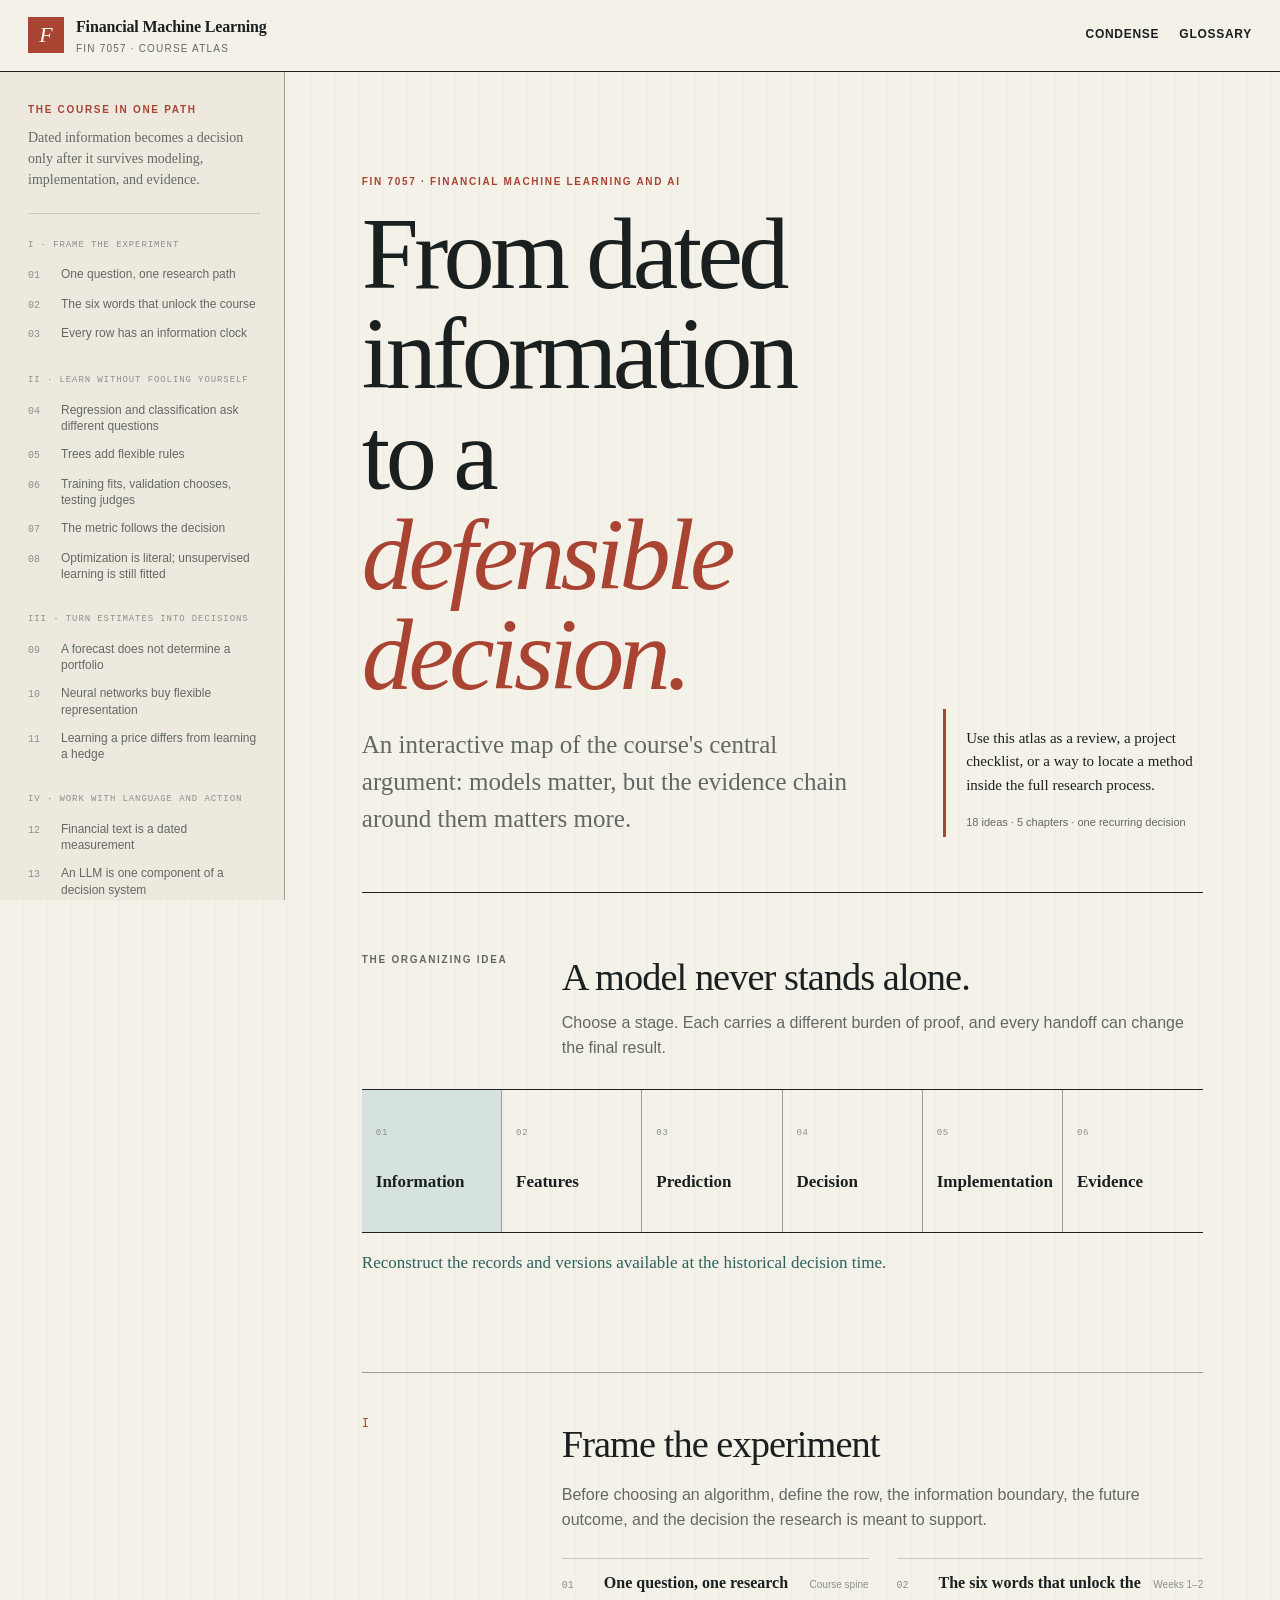
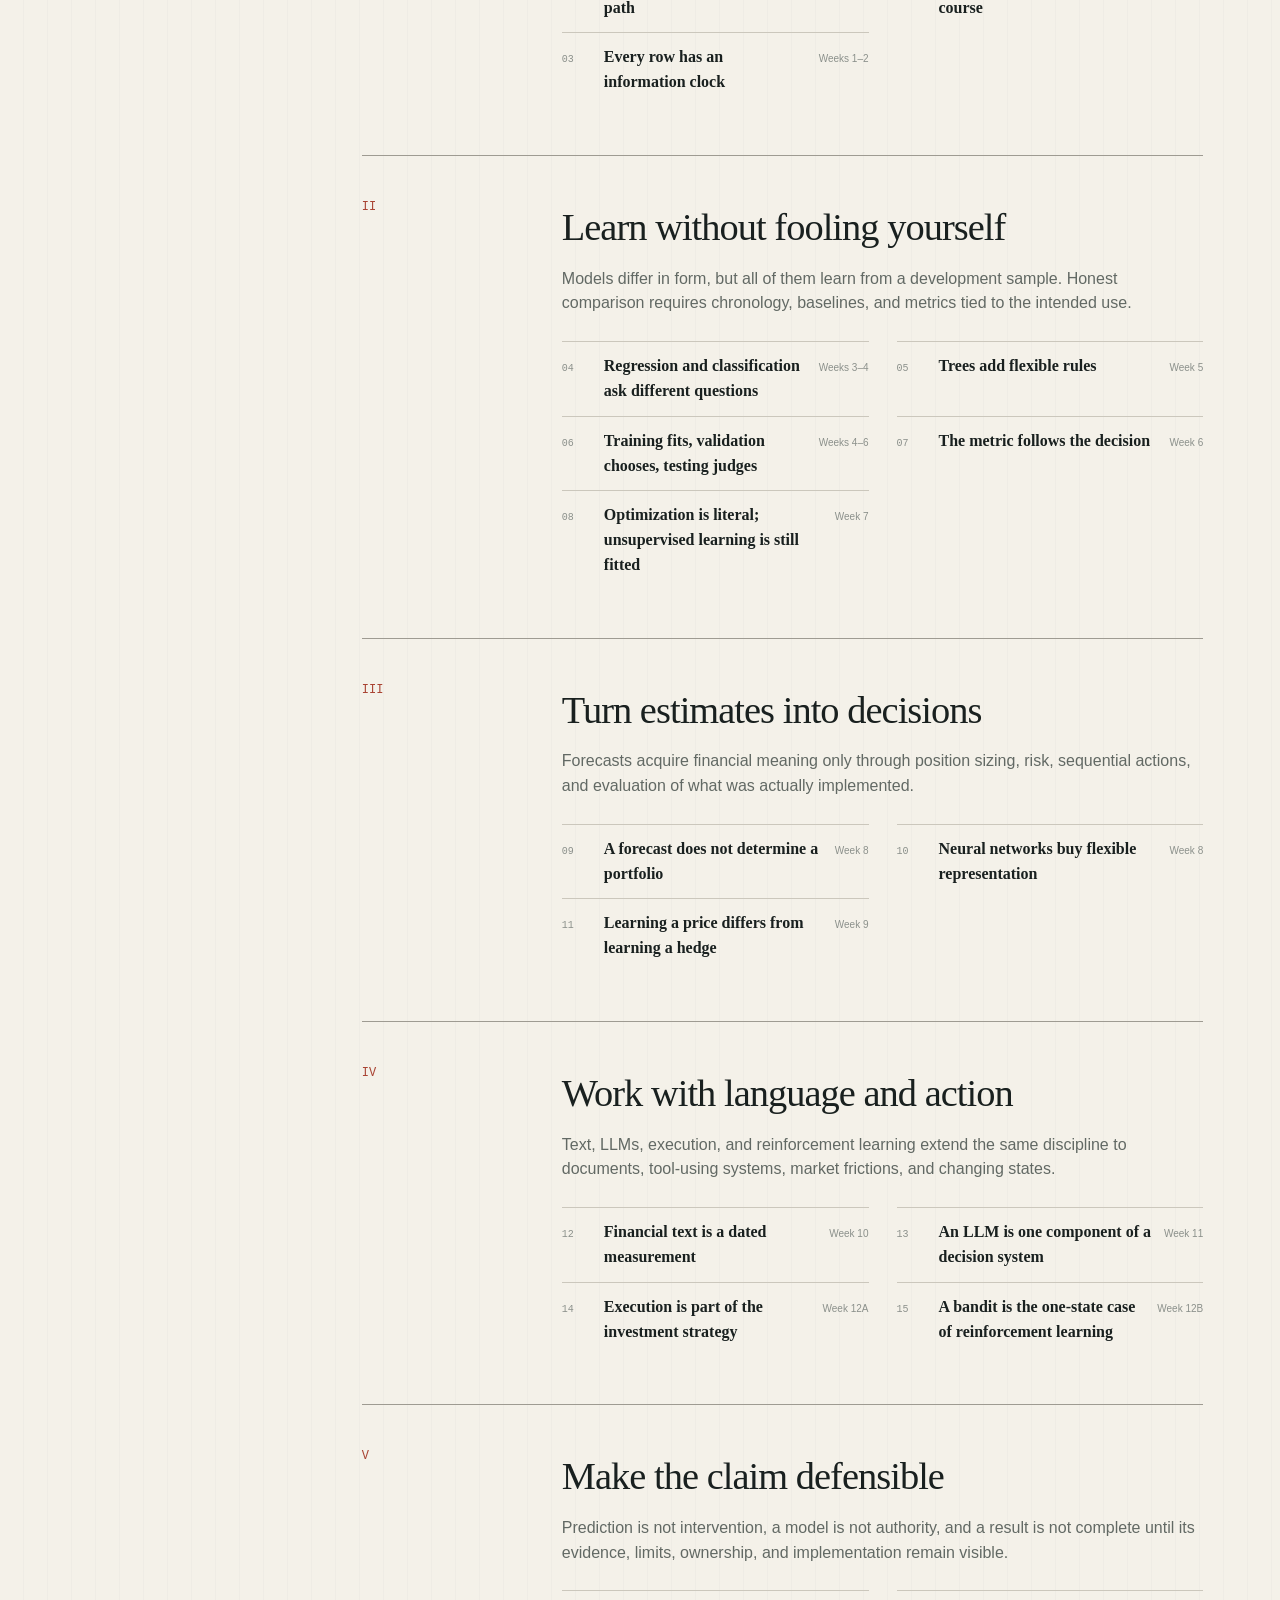
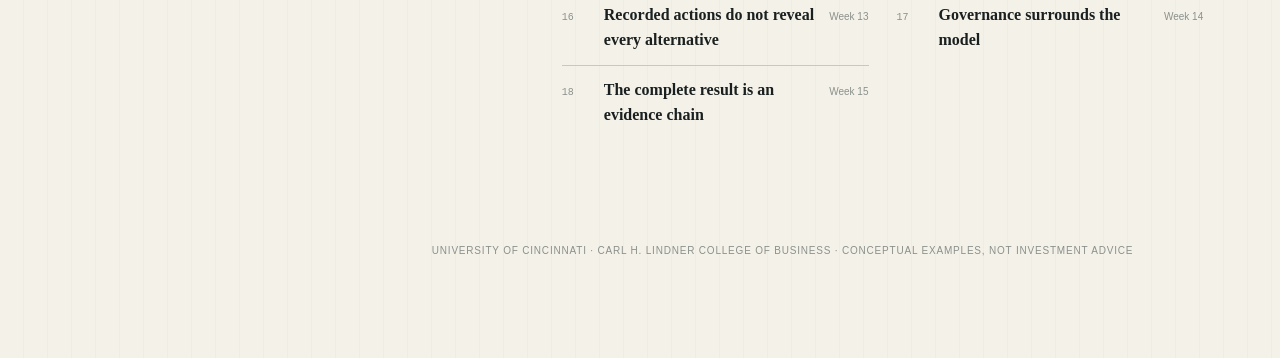
==== docs/interactive/index.html @ 3469aaf1 "Load interactive hero labs before atlas application" ====
<!doctype html>
<html lang="en">
<head>
  <meta charset="utf-8">
  <meta name="viewport" content="width=device-width, initial-scale=1">
  <meta name="description" content="An interactive atlas of the FIN 7057 Financial Machine Learning and AI course.">
  <title>Financial Machine Learning — A Course Atlas</title>
  <link rel="icon" href="favicon.svg" type="image/svg+xml">
  <link rel="stylesheet" href="styles.css">
</head>
<body>
  <a class="skip-link" href="#main-content">Skip to the course atlas</a>

  <header class="site-header">
    <a class="wordmark" href="#overview" aria-label="Course atlas overview">
      <span class="wordmark-mark" aria-hidden="true">F</span>
      <span>
        <strong>Financial Machine Learning</strong>
        <small>FIN 7057 · Course atlas</small>
      </span>
    </a>
    <div class="header-actions">
      <button class="text-button mobile-only" id="nav-toggle" type="button" aria-expanded="false" aria-controls="course-nav">Contents</button>
      <button class="text-button" id="reading-mode" type="button">Condense</button>
      <button class="text-button" id="glossary-toggle" type="button" aria-expanded="false" aria-controls="glossary">Glossary</button>
    </div>
  </header>

  <div class="site-shell">
    <aside class="course-nav" id="course-nav" aria-label="Course contents">
      <div class="nav-intro">
        <p class="kicker">The course in one path</p>
        <p>Dated information becomes a decision only after it survives modeling, implementation, and evidence.</p>
      </div>
      <nav id="topic-navigation"></nav>
      <a class="course-map-link" href="https://github.com/smc77/uc_finmlai/blob/main/docs/course_map.md">Full weekly course map <span aria-hidden="true">↗</span></a>
    </aside>

    <main id="main-content" tabindex="-1">
      <noscript>
        <div class="noscript">This atlas uses a small amount of JavaScript for navigation and diagrams. Please enable JavaScript to explore it.</div>
      </noscript>
      <div id="app" aria-live="polite"></div>
    </main>
  </div>

  <aside class="glossary" id="glossary" aria-label="Course glossary" aria-hidden="true">
    <div class="glossary-header">
      <div>
        <p class="kicker">Reference</p>
        <h2>Working vocabulary</h2>
      </div>
      <button class="icon-button" id="glossary-close" type="button" aria-label="Close glossary">×</button>
    </div>
    <label class="search-label" for="glossary-search">Find a term</label>
    <input class="search-input" id="glossary-search" type="search" placeholder="Try “leakage” or “calibration”" autocomplete="off">
    <dl id="glossary-list"></dl>
  </aside>
  <div class="scrim" id="scrim" hidden></div>

  <script src="content.js"></script>
  <script src="hero-labs.js"></script>
  <script src="app.js"></script>
</body>
</html>
---- docs/interactive/styles.css ----
:root {
  --paper: #f4f1e9;
  --paper-deep: #e9e4d8;
  --ink: #19201f;
  --muted: #626964;
  --faint: #8b908b;
  --rule: #cbc7bc;
  --rule-dark: #9e9b92;
  --red: #a94332;
  --red-soft: #ead4cd;
  --teal: #2d625b;
  --teal-soft: #d6e2df;
  --blue: #365e79;
  --gold: #9a6b27;
  --white: #fcfbf7;
  --serif: "Iowan Old Style", "Palatino Linotype", Palatino, Georgia, serif;
  --sans: -apple-system, BlinkMacSystemFont, "Segoe UI", Helvetica, Arial, sans-serif;
  --mono: "SFMono-Regular", Consolas, "Liberation Mono", monospace;
  --header-height: 72px;
}

* { box-sizing: border-box; }

html {
  scroll-behavior: smooth;
  background: var(--paper);
}

body {
  margin: 0;
  color: var(--ink);
  background:
    linear-gradient(to right, transparent 0, transparent calc(100% - 1px), rgba(25, 32, 31, .025) calc(100% - 1px)) 0 0 / 24px 24px,
    var(--paper);
  font-family: var(--sans);
  font-size: 16px;
  line-height: 1.55;
}

button,
input { font: inherit; }

button,
a { -webkit-tap-highlight-color: transparent; }

a { color: inherit; }

button:focus-visible,
a:focus-visible,
input:focus-visible {
  outline: 2px solid var(--red);
  outline-offset: 3px;
}

.skip-link {
  position: fixed;
  z-index: 100;
  top: 10px;
  left: 10px;
  padding: 9px 12px;
  color: var(--white);
  background: var(--ink);
  transform: translateY(-150%);
}

.skip-link:focus { transform: translateY(0); }

.site-header {
  position: sticky;
  z-index: 30;
  top: 0;
  height: var(--header-height);
  display: flex;
  align-items: center;
  justify-content: space-between;
  padding: 0 28px;
  border-bottom: 1px solid var(--ink);
  background: rgba(244, 241, 233, .96);
  backdrop-filter: blur(12px);
}

.wordmark {
  display: inline-flex;
  gap: 12px;
  align-items: center;
  color: inherit;
  text-decoration: none;
}

.wordmark-mark {
  width: 36px;
  height: 36px;
  display: grid;
  place-items: center;
  color: var(--white);
  background: var(--red);
  font-family: var(--serif);
  font-size: 22px;
  font-style: italic;
}

.wordmark strong,
.wordmark small { display: block; }

.wordmark strong {
  font-family: var(--serif);
  font-size: 16px;
  font-weight: 600;
  letter-spacing: -.01em;
}

.wordmark small {
  margin-top: 1px;
  color: var(--muted);
  font-size: 10px;
  letter-spacing: .12em;
  text-transform: uppercase;
}

.header-actions {
  display: flex;
  gap: 20px;
  align-items: center;
}

.text-button,
.icon-button {
  padding: 0;
  border: 0;
  color: var(--ink);
  background: transparent;
  cursor: pointer;
}

.text-button {
  padding-bottom: 2px;
  border-bottom: 1px solid transparent;
  font-size: 12px;
  font-weight: 650;
  letter-spacing: .06em;
  text-transform: uppercase;
}

.text-button:hover { border-color: currentColor; }

.mobile-only { display: none; }

.site-shell {
  min-height: calc(100vh - var(--header-height));
  display: grid;
  grid-template-columns: 285px minmax(0, 1fr);
}

.course-nav {
  position: sticky;
  top: var(--header-height);
  height: calc(100vh - var(--header-height));
  overflow-y: auto;
  padding: 30px 24px 40px 28px;
  border-right: 1px solid var(--rule-dark);
  background: rgba(233, 228, 216, .62);
}

.nav-intro {
  padding-bottom: 23px;
  border-bottom: 1px solid var(--rule);
}

.nav-intro p:last-child {
  margin: 9px 0 0;
  color: var(--muted);
  font-family: var(--serif);
  font-size: 14px;
  line-height: 1.5;
}

.kicker {
  margin: 0;
  color: var(--red);
  font-size: 10px;
  font-weight: 750;
  letter-spacing: .17em;
  text-transform: uppercase;
}

.chapter-nav { margin-top: 25px; }

.chapter-nav-title {
  margin: 0 0 8px;
  color: var(--faint);
  font-family: var(--mono);
  font-size: 9px;
  font-weight: 500;
  letter-spacing: .1em;
  text-transform: uppercase;
}

.topic-link {
  width: 100%;
  display: grid;
  grid-template-columns: 25px 1fr;
  gap: 8px;
  align-items: baseline;
  padding: 6px 0;
  border: 0;
  color: var(--muted);
  background: transparent;
  text-align: left;
  cursor: pointer;
}

.topic-link:hover { color: var(--ink); }

.topic-link[aria-current="page"] {
  color: var(--red);
  font-weight: 650;
}

.topic-number {
  color: var(--faint);
  font-family: var(--mono);
  font-size: 10px;
}

.topic-link[aria-current="page"] .topic-number { color: var(--red); }

.topic-link span:last-child {
  font-size: 12px;
  line-height: 1.35;
}

.course-map-link {
  display: inline-block;
  margin-top: 30px;
  padding-top: 14px;
  border-top: 1px solid var(--rule);
  color: var(--muted);
  font-size: 11px;
  text-decoration: none;
}

.course-map-link:hover { color: var(--red); }

main {
  min-width: 0;
  padding: 0 clamp(30px, 6vw, 96px) 90px;
}

#app {
  width: min(1080px, 100%);
  margin: 0 auto;
}

.noscript {
  margin: 30px 0;
  padding: 18px;
  border: 1px solid var(--red);
  background: var(--red-soft);
}

.overview-hero,
.topic-hero {
  padding: clamp(55px, 8vw, 105px) 0 55px;
  border-bottom: 1px solid var(--ink);
}

.overview-hero {
  display: grid;
  grid-template-columns: minmax(0, 1.35fr) minmax(260px, .65fr);
  gap: clamp(35px, 7vw, 85px);
  align-items: end;
}

.display-title,
.topic-title {
  margin: 14px 0 20px;
  font-family: var(--serif);
  font-weight: 500;
  letter-spacing: -.045em;
  line-height: .98;
}

.display-title { font-size: clamp(52px, 8vw, 104px); }
.topic-title { max-width: 850px; font-size: clamp(46px, 6.6vw, 82px); }

.display-title em,
.topic-title em {
  color: var(--red);
  font-weight: 400;
}

.hero-deck,
.topic-thesis {
  max-width: 760px;
  margin: 0;
  color: var(--muted);
  font-family: var(--serif);
  font-size: clamp(19px, 2vw, 25px);
  line-height: 1.48;
}

.hero-note {
  padding: 18px 0 3px 20px;
  border-left: 3px solid var(--red);
}

.hero-note p {
  margin: 0 0 12px;
  font-family: var(--serif);
  font-size: 15px;
}

.hero-note small {
  color: var(--muted);
  font-size: 11px;
}

.pipeline-section { padding: 55px 0 65px; }

.section-heading {
  display: grid;
  grid-template-columns: 170px 1fr;
  gap: 30px;
  align-items: start;
  margin-bottom: 28px;
}

.section-heading h2,
.chapter-heading h2,
.essay-section h2,
.glossary h2 {
  margin: 0;
  font-family: var(--serif);
  font-weight: 500;
  letter-spacing: -.025em;
}

.section-heading h2 { font-size: clamp(27px, 3vw, 40px); }

.section-heading p {
  max-width: 630px;
  margin: 4px 0 0;
  color: var(--muted);
}

.pipeline {
  display: grid;
  grid-template-columns: repeat(6, minmax(0, 1fr));
  border-top: 1px solid var(--ink);
  border-bottom: 1px solid var(--ink);
}

.pipeline-step {
  min-height: 142px;
  position: relative;
  padding: 17px 14px;
  border: 0;
  border-right: 1px solid var(--rule-dark);
  color: var(--ink);
  background: transparent;
  text-align: left;
  cursor: pointer;
}

.pipeline-step:last-child { border-right: 0; }
.pipeline-step:hover,
.pipeline-step.active { background: var(--teal-soft); }

.pipeline-step span {
  display: block;
  color: var(--faint);
  font-family: var(--mono);
  font-size: 9px;
  letter-spacing: .08em;
}

.pipeline-step strong {
  display: block;
  margin-top: 28px;
  font-family: var(--serif);
  font-size: 17px;
  font-weight: 600;
}

.pipeline-detail {
  min-height: 64px;
  margin: 0;
  padding: 17px 0 0;
  color: var(--teal);
  font-family: var(--serif);
  font-size: 17px;
}

.chapters { padding-top: 10px; }

.chapter-overview {
  display: grid;
  grid-template-columns: 170px 1fr;
  gap: 30px;
  padding: 42px 0 48px;
  border-top: 1px solid var(--rule-dark);
}

.chapter-index {
  color: var(--red);
  font-family: var(--mono);
  font-size: 12px;
}

.chapter-heading h2 { font-size: clamp(27px, 3vw, 39px); }

.chapter-heading > p {
  max-width: 690px;
  margin: 9px 0 25px;
  color: var(--muted);
}

.chapter-topic-list {
  display: grid;
  grid-template-columns: repeat(2, minmax(0, 1fr));
  gap: 0 28px;
}

.chapter-topic {
  display: grid;
  grid-template-columns: 32px 1fr auto;
  gap: 10px;
  align-items: baseline;
  padding: 12px 0;
  border-top: 1px solid var(--rule);
  color: inherit;
  text-decoration: none;
}

.chapter-topic:hover { color: var(--red); }

.chapter-topic .topic-number { font-size: 10px; }

.chapter-topic strong {
  font-family: var(--serif);
  font-size: 16px;
  font-weight: 600;
}

.chapter-topic small {
  color: var(--faint);
  font-size: 10px;
}

.topic-meta {
  display: flex;
  flex-wrap: wrap;
  gap: 10px 24px;
  align-items: center;
  color: var(--muted);
  font-size: 11px;
  letter-spacing: .08em;
  text-transform: uppercase;
}

.topic-meta a {
  color: var(--red);
  text-decoration-thickness: 1px;
  text-underline-offset: 3px;
}

.topic-question {
  max-width: 820px;
  margin: 34px 0 0;
  padding-left: 22px;
  border-left: 3px solid var(--red);
  color: var(--ink);
  font-family: var(--serif);
  font-size: clamp(19px, 2.2vw, 27px);
  font-style: italic;
}

.topic-body { padding-top: 52px; }

.lead-grid {
  display: grid;
  grid-template-columns: 170px minmax(0, 680px);
  gap: 30px;
}

.margin-label {
  color: var(--faint);
  font-family: var(--mono);
  font-size: 9px;
  letter-spacing: .12em;
  text-transform: uppercase;
}

.prose p {
  margin: 0 0 1.1em;
  font-family: var(--serif);
  font-size: 19px;
  line-height: 1.68;
}

.prose p:first-child::first-letter {
  float: left;
  margin: .04em .08em 0 0;
  color: var(--red);
  font-size: 3.25em;
  line-height: .78;
}

.method-strip {
  display: grid;
  grid-template-columns: repeat(4, minmax(0, 1fr));
  margin: 58px 0;
  border-top: 1px solid var(--ink);
  border-bottom: 1px solid var(--ink);
}

.method-item {
  min-height: 146px;
  padding: 17px 16px 20px;
  border-right: 1px solid var(--rule-dark);
}

.method-item:last-child { border-right: 0; }

.method-item span {
  color: var(--red);
  font-family: var(--mono);
  font-size: 9px;
  letter-spacing: .1em;
  text-transform: uppercase;
}

.method-item strong {
  display: block;
  margin-top: 22px;
  font-family: var(--serif);
  font-size: 17px;
  font-weight: 500;
  line-height: 1.4;
}

.interactive-figure {
  margin: 64px 0;
  border-top: 1px solid var(--ink);
  border-bottom: 1px solid var(--ink);
  background: rgba(252, 251, 247, .52);
}

.figure-header {
  display: grid;
  grid-template-columns: 170px 1fr;
  gap: 30px;
  padding: 22px 0;
  border-bottom: 1px solid var(--rule);
}

.figure-header h2 {
  margin: 0;
  font-family: var(--serif);
  font-size: clamp(25px, 3vw, 36px);
  font-weight: 500;
}

.figure-header p {
  margin: 5px 0 0;
  color: var(--muted);
}

.figure-stage {
  min-height: 360px;
  display: grid;
  place-items: center;
  padding: 35px 26px 28px;
}

.figure-stage svg {
  width: 100%;
  max-width: 850px;
  height: auto;
  overflow: visible;
}

.figure-controls {
  display: flex;
  flex-wrap: wrap;
  gap: 9px 18px;
  align-items: center;
  padding: 16px 0;
  border-top: 1px solid var(--rule);
}

.control-button {
  padding: 7px 0;
  border: 0;
  border-bottom: 1px solid var(--rule-dark);
  color: var(--muted);
  background: transparent;
  cursor: pointer;
  font-size: 12px;
}

.control-button:hover,
.control-button.active {
  border-color: var(--red);
  color: var(--red);
}

.range-control {
  display: flex;
  gap: 12px;
  align-items: center;
  color: var(--muted);
  font-size: 12px;
}

.range-control input {
  width: min(260px, 50vw);
  accent-color: var(--red);
}

.figure-note {
  flex: 1 1 280px;
  margin-left: auto;
  color: var(--teal);
  font-family: var(--serif);
  font-size: 15px;
  text-align: right;
}

.svg-title {
  fill: var(--ink);
  font-family: var(--serif);
  font-size: 21px;
  font-weight: 600;
}

.svg-label {
  fill: var(--ink);
  font-family: var(--sans);
  font-size: 12px;
}

.svg-small {
  fill: var(--muted);
  font-family: var(--mono);
  font-size: 9px;
  letter-spacing: .04em;
}

.svg-card { fill: var(--white); stroke: var(--rule-dark); }
.svg-accent { fill: var(--red); }
.svg-teal { fill: var(--teal); }
.svg-blue { fill: var(--blue); }
.svg-gold { fill: var(--gold); }
.svg-line { stroke: var(--rule-dark); stroke-width: 1.5; fill: none; }
.svg-strong-line { stroke: var(--ink); stroke-width: 2; fill: none; }
.svg-dashed { stroke-dasharray: 6 5; }

.deep-grid {
  display: grid;
  grid-template-columns: 1fr 1fr;
  gap: 55px;
  margin: 62px 0;
}

.essay-section {
  padding-top: 16px;
  border-top: 1px solid var(--ink);
}

.essay-section h2 {
  margin-bottom: 20px;
  font-size: 28px;
}

.failure-list,
.question-list {
  margin: 0;
  padding: 0;
  list-style: none;
}

.failure-list li,
.question-list li {
  padding: 14px 0;
  border-top: 1px solid var(--rule);
}

.failure-list li:first-child,
.question-list li:first-child { border-top: 0; }

.failure-list strong {
  display: block;
  margin-bottom: 4px;
  font-family: var(--serif);
  font-size: 17px;
  font-weight: 600;
}

.failure-list span,
.question-list li {
  color: var(--muted);
  font-size: 14px;
}

.question-list { counter-reset: question; }

.question-list li {
  display: grid;
  grid-template-columns: 25px 1fr;
  gap: 10px;
}

.question-list li::before {
  counter-increment: question;
  content: "0" counter(question);
  color: var(--red);
  font-family: var(--mono);
  font-size: 10px;
}

.case-note {
  display: grid;
  grid-template-columns: 170px 1fr;
  gap: 30px;
  margin: 58px 0;
  padding: 28px 0;
  border-top: 1px solid var(--teal);
  border-bottom: 1px solid var(--teal);
}

.case-note p {
  max-width: 680px;
  margin: 0;
  color: var(--teal);
  font-family: var(--serif);
  font-size: 18px;
  line-height: 1.6;
}

.topic-footer {
  display: grid;
  grid-template-columns: 1fr 1fr;
  margin-top: 75px;
  border-top: 1px solid var(--ink);
  border-bottom: 1px solid var(--ink);
}

.topic-footer a {
  min-height: 120px;
  padding: 20px 0;
  color: inherit;
  text-decoration: none;
}

.topic-footer a + a {
  padding-left: 28px;
  border-left: 1px solid var(--rule-dark);
}

.topic-footer a:last-child { text-align: right; }

.topic-footer small {
  display: block;
  color: var(--faint);
  font-family: var(--mono);
  font-size: 9px;
  letter-spacing: .1em;
  text-transform: uppercase;
}

.topic-footer strong {
  display: block;
  margin-top: 13px;
  font-family: var(--serif);
  font-size: 18px;
  font-weight: 500;
}

.site-credit {
  margin-top: 55px;
  color: var(--faint);
  font-size: 10px;
  letter-spacing: .08em;
  text-align: center;
  text-transform: uppercase;
}

.glossary {
  position: fixed;
  z-index: 60;
  top: 0;
  right: 0;
  width: min(480px, 94vw);
  height: 100vh;
  overflow-y: auto;
  padding: 32px clamp(25px, 5vw, 52px) 60px;
  border-left: 1px solid var(--ink);
  background: var(--white);
  transform: translateX(102%);
  transition: transform .25s ease;
}

.glossary.open { transform: translateX(0); }

.glossary-header {
  display: flex;
  justify-content: space-between;
  gap: 20px;
  align-items: start;
  margin-bottom: 28px;
}

.glossary h2 { margin-top: 5px; font-size: 34px; }

.icon-button {
  font-family: var(--serif);
  font-size: 34px;
  line-height: 1;
}

.search-label {
  display: block;
  margin-bottom: 6px;
  color: var(--muted);
  font-size: 11px;
  text-transform: uppercase;
}

.search-input {
  width: 100%;
  padding: 10px 0;
  border: 0;
  border-bottom: 1px solid var(--ink);
  border-radius: 0;
  color: var(--ink);
  background: transparent;
}

.glossary dl { margin: 35px 0 0; }

.glossary-entry {
  padding: 18px 0;
  border-top: 1px solid var(--rule);
}

.glossary dt {
  font-family: var(--serif);
  font-size: 18px;
  font-weight: 600;
}

.glossary dd {
  margin: 5px 0 0;
  color: var(--muted);
  font-size: 14px;
}

.scrim {
  position: fixed;
  z-index: 50;
  inset: 0;
  background: rgba(25, 32, 31, .35);
}

body.condensed .deep { display: none; }
body.condensed .topic-body { padding-top: 40px; }

@media (max-width: 980px) {
  .site-shell { grid-template-columns: 235px minmax(0, 1fr); }
  .course-nav { padding-left: 20px; padding-right: 18px; }
  main { padding-left: 38px; padding-right: 38px; }
  .overview-hero { grid-template-columns: 1fr; }
  .hero-note { max-width: 520px; }
  .pipeline { grid-template-columns: repeat(3, 1fr); }
  .pipeline-step:nth-child(3) { border-right: 0; }
  .pipeline-step:nth-child(-n+3) { border-bottom: 1px solid var(--rule-dark); }
  .chapter-topic-list { grid-template-columns: 1fr; }
  .section-heading,
  .chapter-overview,
  .lead-grid,
  .figure-header,
  .case-note { grid-template-columns: 120px 1fr; }
  .method-strip { grid-template-columns: 1fr 1fr; }
  .method-item:nth-child(2) { border-right: 0; }
  .method-item:nth-child(-n+2) { border-bottom: 1px solid var(--rule-dark); }
}

@media (max-width: 740px) {
  :root { --header-height: 62px; }
  body { overflow-x: hidden; }
  .site-header { padding: 0 17px; }
  .wordmark-mark { width: 31px; height: 31px; font-size: 18px; }
  .wordmark strong { font-size: 0; }
  .wordmark strong::after { content: "Financial ML"; font-size: 14px; }
  .wordmark small { display: none; }
  .header-actions { gap: 14px; }
  #reading-mode { display: none; }
  .mobile-only { display: inline-block; }
  .site-shell { display: block; }
  .course-nav {
    position: fixed;
    z-index: 45;
    top: var(--header-height);
    left: 0;
    width: min(320px, 88vw);
    height: calc(100vh - var(--header-height));
    border-right-color: var(--ink);
    background: var(--paper-deep);
    transform: translateX(-102%);
    transition: transform .2s ease;
  }
  .course-nav.open { transform: translateX(0); }
  main { padding: 0 20px 70px; }
  .overview-hero,
  .topic-hero { padding-top: 52px; }
  .display-title { font-size: clamp(48px, 16vw, 70px); }
  .topic-title { font-size: clamp(43px, 13vw, 63px); }
  .topic-title em { display: block; }
  .section-heading,
  .chapter-overview,
  .lead-grid,
  .figure-header,
  .case-note { grid-template-columns: 1fr; gap: 12px; }
  .pipeline { grid-template-columns: 1fr 1fr; }
  .pipeline-step,
  .pipeline-step:nth-child(3) { border-right: 1px solid var(--rule-dark); border-bottom: 1px solid var(--rule-dark); }
  .pipeline-step:nth-child(even) { border-right: 0; }
  .pipeline-step:nth-last-child(-n+2) { border-bottom: 0; }
  .method-strip { grid-template-columns: 1fr; }
  .method-item,
  .method-item:nth-child(2) { border-right: 0; border-bottom: 1px solid var(--rule-dark); }
  .method-item:last-child { border-bottom: 0; }
  .figure-stage { min-height: 300px; padding: 24px 0; overflow-x: auto; }
  .figure-stage svg { min-width: 620px; }
  .figure-note { width: 100%; flex-basis: 100%; text-align: left; }
  .deep-grid { grid-template-columns: 1fr; gap: 38px; }
  .topic-footer { grid-template-columns: 1fr; }
  .topic-footer a + a { padding-left: 0; border-top: 1px solid var(--rule); border-left: 0; }
  .topic-footer a:last-child { text-align: left; }
}

@media (prefers-reduced-motion: reduce) {
  *, *::before, *::after { scroll-behavior: auto !important; transition: none !important; }
}
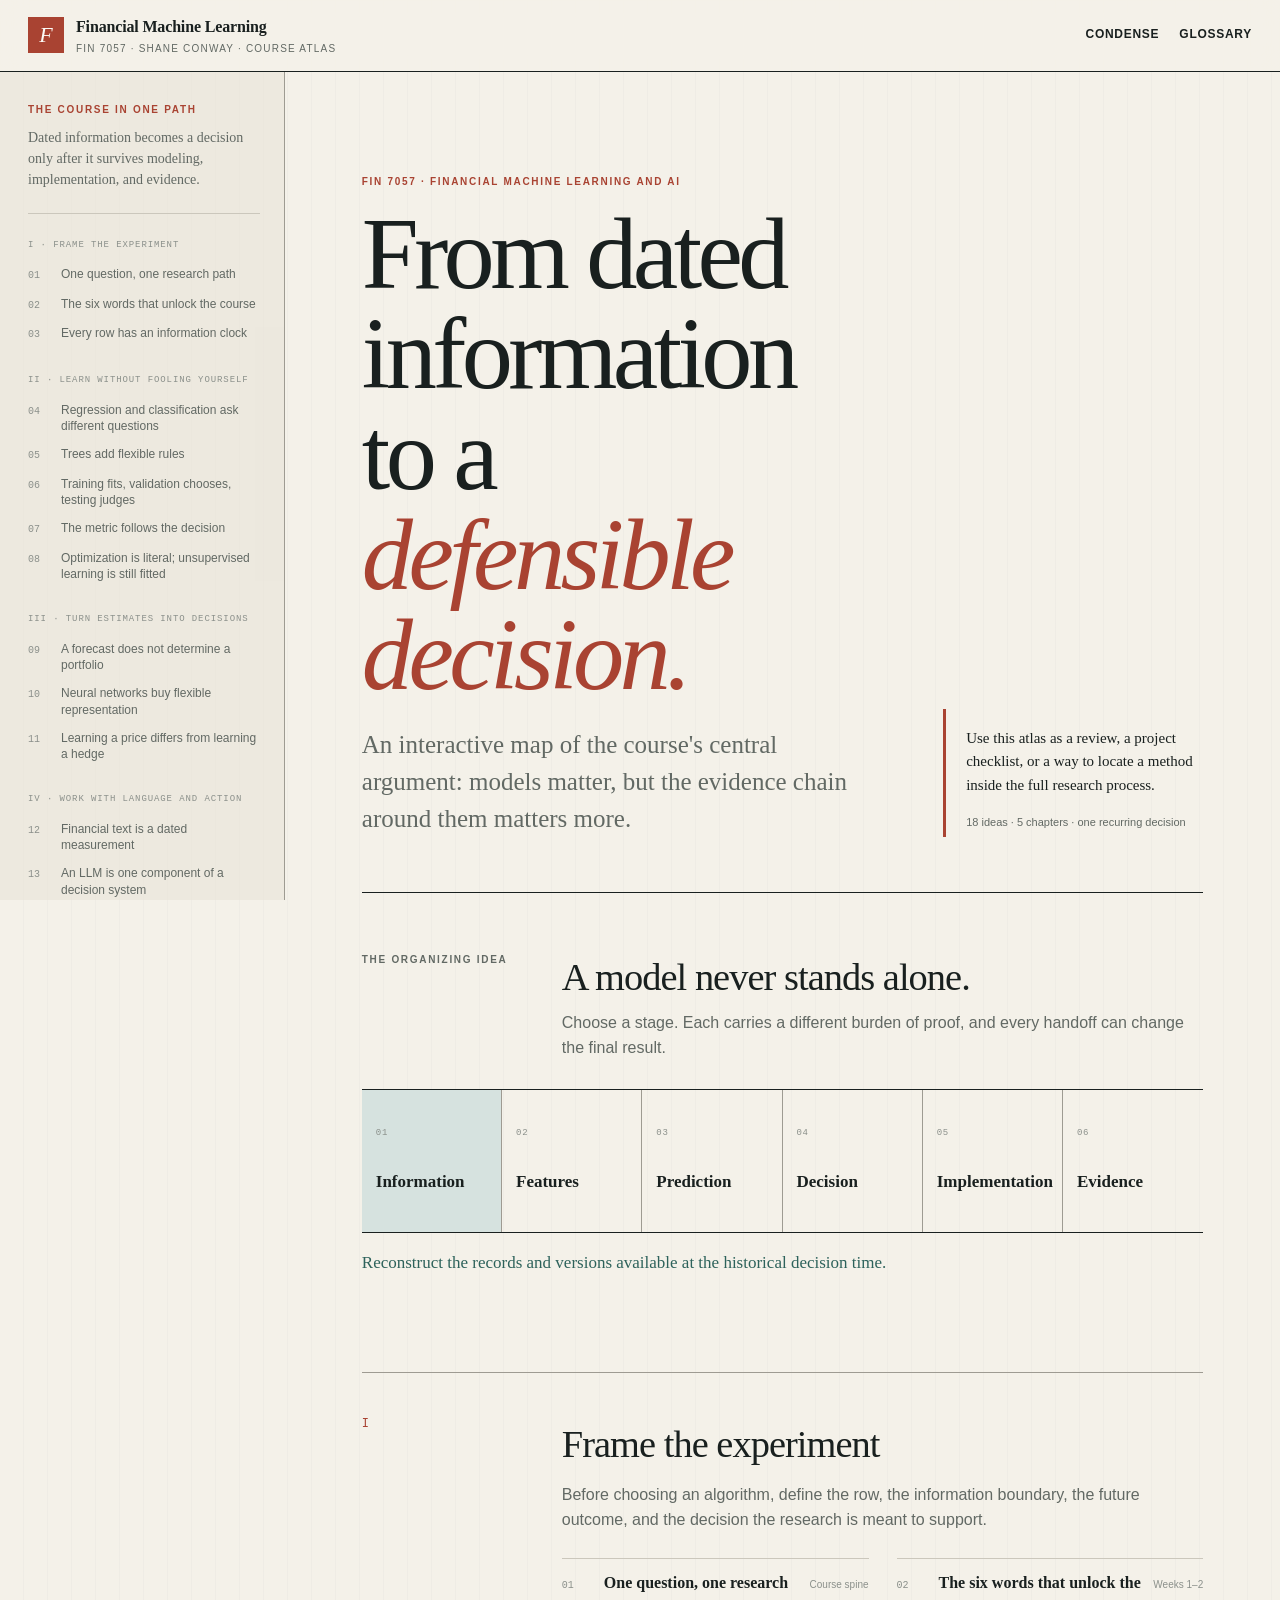
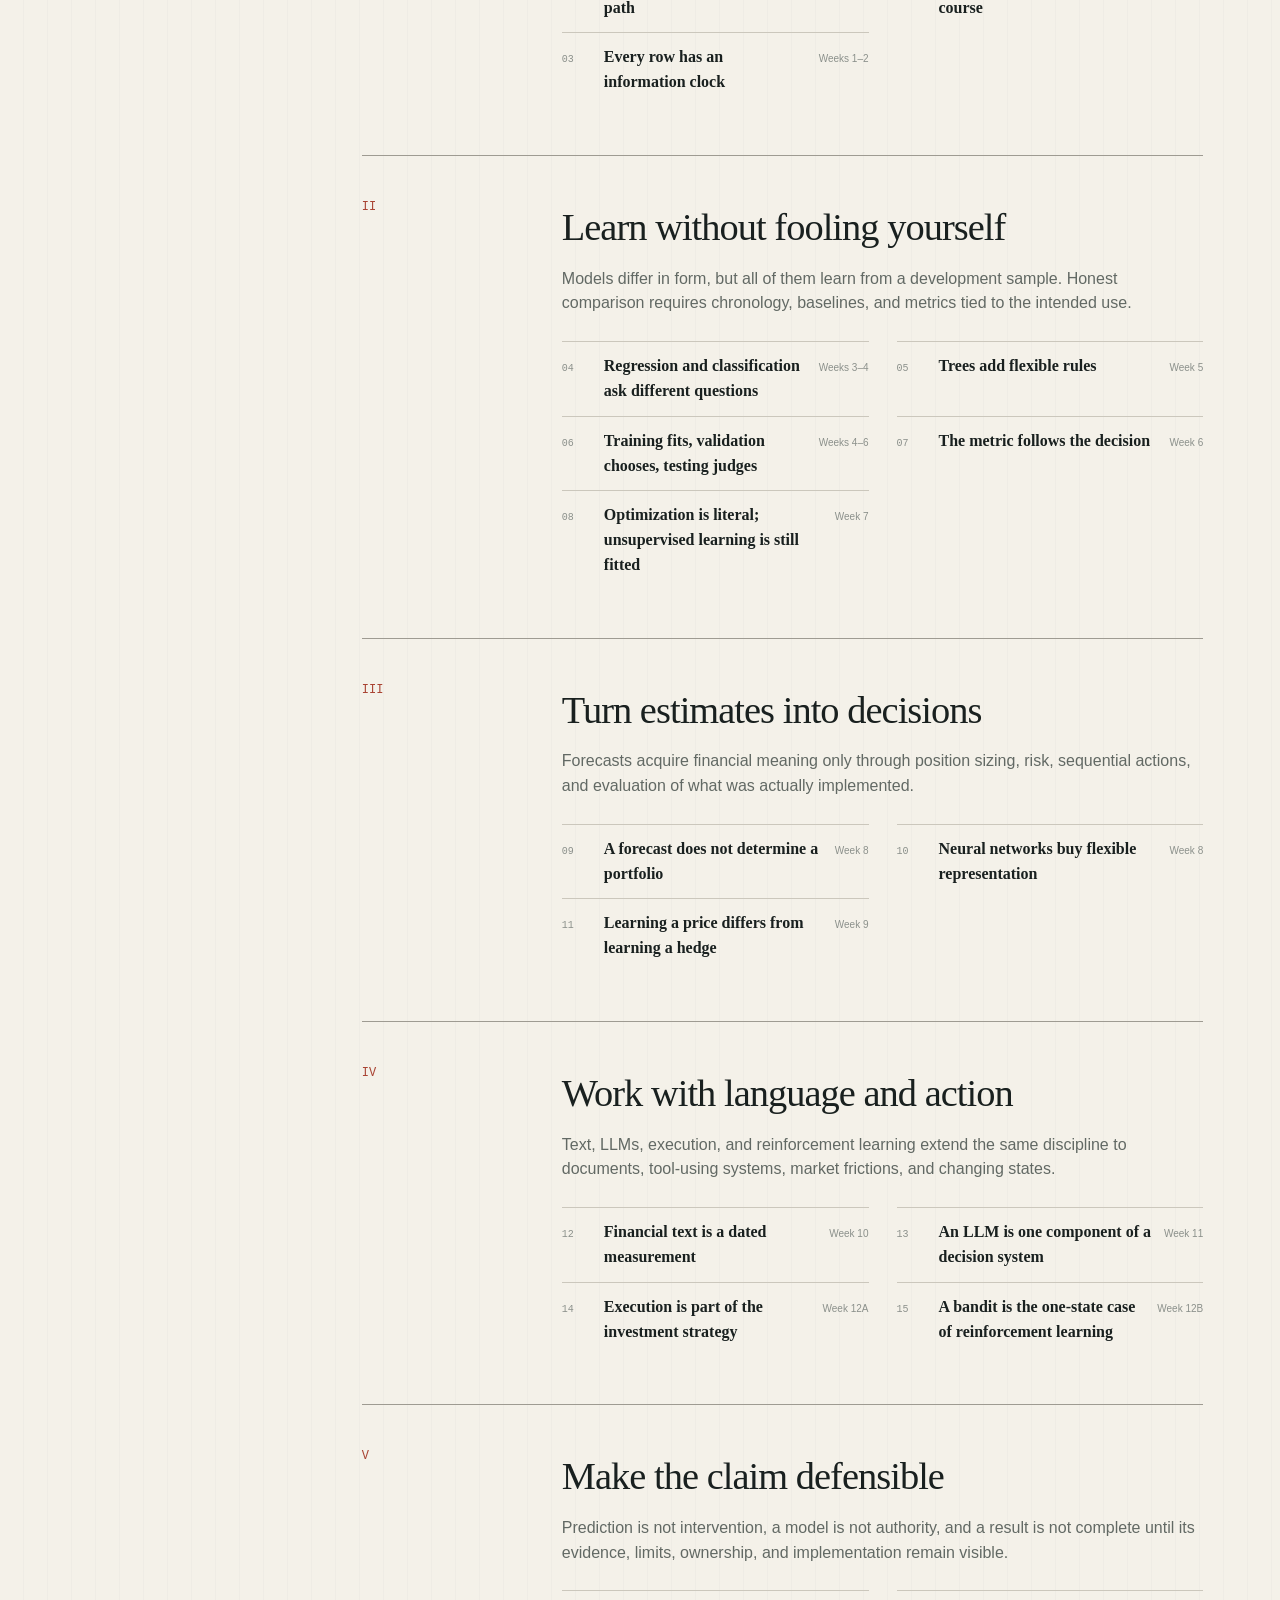
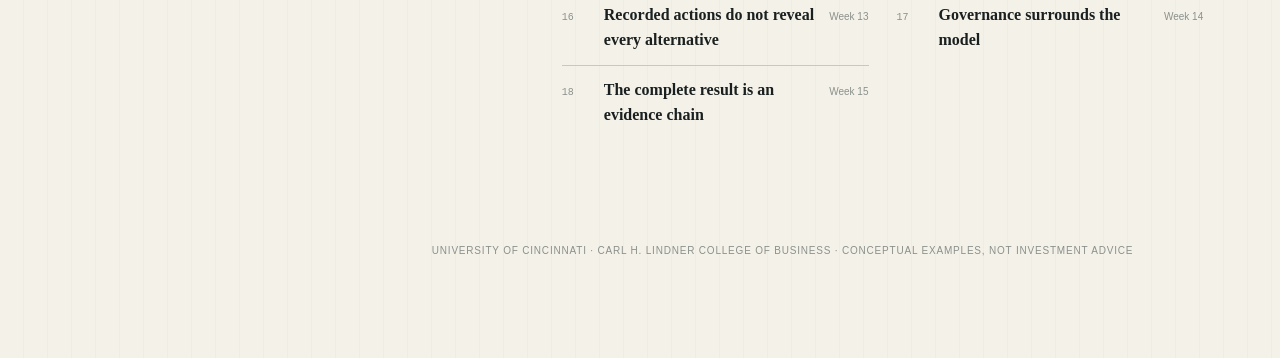
==== commit d955acc7: "Add instructor name to course atlas header" ====
--- a/docs/interactive/index.html
+++ b/docs/interactive/index.html
@@ -12,11 +12,11 @@
   <a class="skip-link" href="#main-content">Skip to the course atlas</a>
 
   <header class="site-header">
-    <a class="wordmark" href="#overview" aria-label="Course atlas overview">
+    <a class="wordmark" href="#overview" aria-label="FIN 7057 Financial Machine Learning course atlas by Shane Conway">
       <span class="wordmark-mark" aria-hidden="true">F</span>
       <span>
         <strong>Financial Machine Learning</strong>
-        <small>FIN 7057 · Course atlas</small>
+        <small><span class="wordmark-course">FIN 7057 · </span>Shane Conway<span class="wordmark-context"> · Course atlas</span></small>
       </span>
     </a>
     <div class="header-actions">
@@ -60,6 +60,7 @@
 
   <script src="content.js"></script>
   <script src="hero-labs.js"></script>
+  <script src="computational-labs.js"></script>
   <script src="app.js"></script>
 </body>
 </html>
--- a/docs/interactive/styles.css
+++ b/docs/interactive/styles.css
@@ -893,7 +893,13 @@
   .wordmark-mark { width: 31px; height: 31px; font-size: 18px; }
   .wordmark strong { font-size: 0; }
   .wordmark strong::after { content: "Financial ML"; font-size: 14px; }
-  .wordmark small { display: none; }
+  .wordmark small {
+    display: block;
+    font-size: 9px;
+    letter-spacing: .07em;
+  }
+  .wordmark-course,
+  .wordmark-context { display: none; }
   .header-actions { gap: 14px; }
   #reading-mode { display: none; }
   .mobile-only { display: inline-block; }
@@ -943,3 +949,183 @@
 @media (prefers-reduced-motion: reduce) {
   *, *::before, *::after { scroll-behavior: auto !important; transition: none !important; }
 }
+
+/* Animated learning labs */
+.hero-controls {
+  display: flex;
+  flex-wrap: wrap;
+  align-items: center;
+  gap: 10px;
+  margin: 8px 0;
+}
+
+.hero-controls button,
+.hero-controls select,
+.lab-toolbar button,
+.lab-toolbar select {
+  min-height: 40px;
+  padding: 8px 13px;
+  border: 1px solid var(--rule-dark);
+  border-radius: 4px;
+  background: var(--paper);
+  color: var(--ink);
+  cursor: pointer;
+  font: inherit;
+  font-size: 13px;
+}
+
+.hero-controls button:hover,
+.hero-controls button[aria-pressed="true"],
+.lab-toolbar button:hover,
+.lab-toolbar button[aria-pressed="true"] {
+  border-color: var(--teal);
+  background: var(--teal);
+  color: white;
+}
+
+.hero-controls input[type="range"],
+.lab-toolbar input[type="range"] {
+  max-width: 170px;
+  accent-color: var(--teal);
+}
+
+.hero-controls label {
+  display: inline-flex;
+  align-items: center;
+  gap: 8px;
+  color: var(--muted);
+  font-size: 12px;
+}
+
+#hero-visual {
+  width: 100%;
+  overflow: hidden;
+}
+
+#hero-visual svg {
+  width: 100%;
+  height: auto;
+  min-height: 270px;
+  max-height: 440px;
+}
+
+/* Computational labs keep the atlas's editorial restraint while making the
+   algorithm—not a decorative chart—the main teaching object. */
+.computational-lab {
+  width: 100%;
+}
+
+.lab-stage {
+  width: 100%;
+  min-height: 420px;
+  display: grid;
+  place-items: center;
+  padding: 18px 0 8px;
+  overflow: hidden;
+}
+
+.lab-stage svg {
+  display: block;
+  width: 100%;
+  max-width: 920px;
+  height: auto;
+}
+
+.lab-toolbar {
+  display: flex;
+  flex-wrap: wrap;
+  align-items: center;
+  gap: 9px 12px;
+  padding: 15px 0 11px;
+  border-top: 1px solid var(--rule);
+}
+
+.lab-toolbar > button:first-child {
+  min-width: 76px;
+  border-color: var(--teal);
+  background: var(--teal);
+  color: white;
+}
+
+.lab-toolbar > button:first-child[aria-pressed="true"] {
+  border-color: var(--red);
+  background: var(--red);
+}
+
+.lab-step {
+  min-width: 125px;
+  color: var(--muted);
+  font-variant-numeric: tabular-nums;
+  font-size: 12px;
+}
+
+.lab-segmented {
+  display: inline-flex;
+  margin-left: auto;
+}
+
+.lab-segmented button {
+  border-radius: 0;
+  margin-left: -1px;
+}
+
+.lab-segmented button:first-child { border-radius: 4px 0 0 4px; }
+.lab-segmented button:last-child { border-radius: 0 4px 4px 0; }
+
+.lab-parameter {
+  display: inline-flex;
+  align-items: center;
+  gap: 7px;
+  color: var(--muted);
+  font-size: 12px;
+  white-space: nowrap;
+}
+
+.lab-parameter output {
+  min-width: 32px;
+  color: var(--ink);
+  font-variant-numeric: tabular-nums;
+  font-weight: 650;
+}
+
+.lab-toolbar [hidden] {
+  display: none !important;
+}
+
+.lab-note {
+  min-height: 48px;
+  margin: 0;
+  padding: 10px 0 0;
+  border-top: 1px solid var(--rule);
+  color: var(--teal);
+  font-family: var(--serif);
+  font-size: 16px;
+  line-height: 1.45;
+}
+
+.lab-disclosure {
+  margin: 9px 0 16px;
+  color: var(--muted);
+  font-size: 10px;
+  letter-spacing: .06em;
+  text-transform: uppercase;
+}
+
+@media (max-width: 740px) {
+  .lab-stage { min-height: 0; padding-top: 10px; overflow-x: auto; }
+  .lab-stage svg { min-width: 560px; }
+  .lab-toolbar { align-items: stretch; }
+  .lab-toolbar > button { flex: 1 1 74px; }
+  .lab-step { flex: 1 0 100%; order: 4; min-width: 0; }
+  .lab-segmented { width: 100%; margin-left: 0; order: 5; }
+  .lab-segmented button { flex: 1; }
+  .lab-parameter { width: 100%; order: 6; white-space: normal; }
+  .lab-parameter input[type="range"] { flex: 1; max-width: none; }
+  .lab-note { min-height: 70px; }
+  #hero-visual { overflow-x: auto; }
+  #hero-visual svg { min-width: 560px; min-height: 0; }
+}
+
+@media (prefers-reduced-motion: reduce) {
+  #hero-visual *, .lab-stage * { animation: none !important; transition: none !important; }
+}
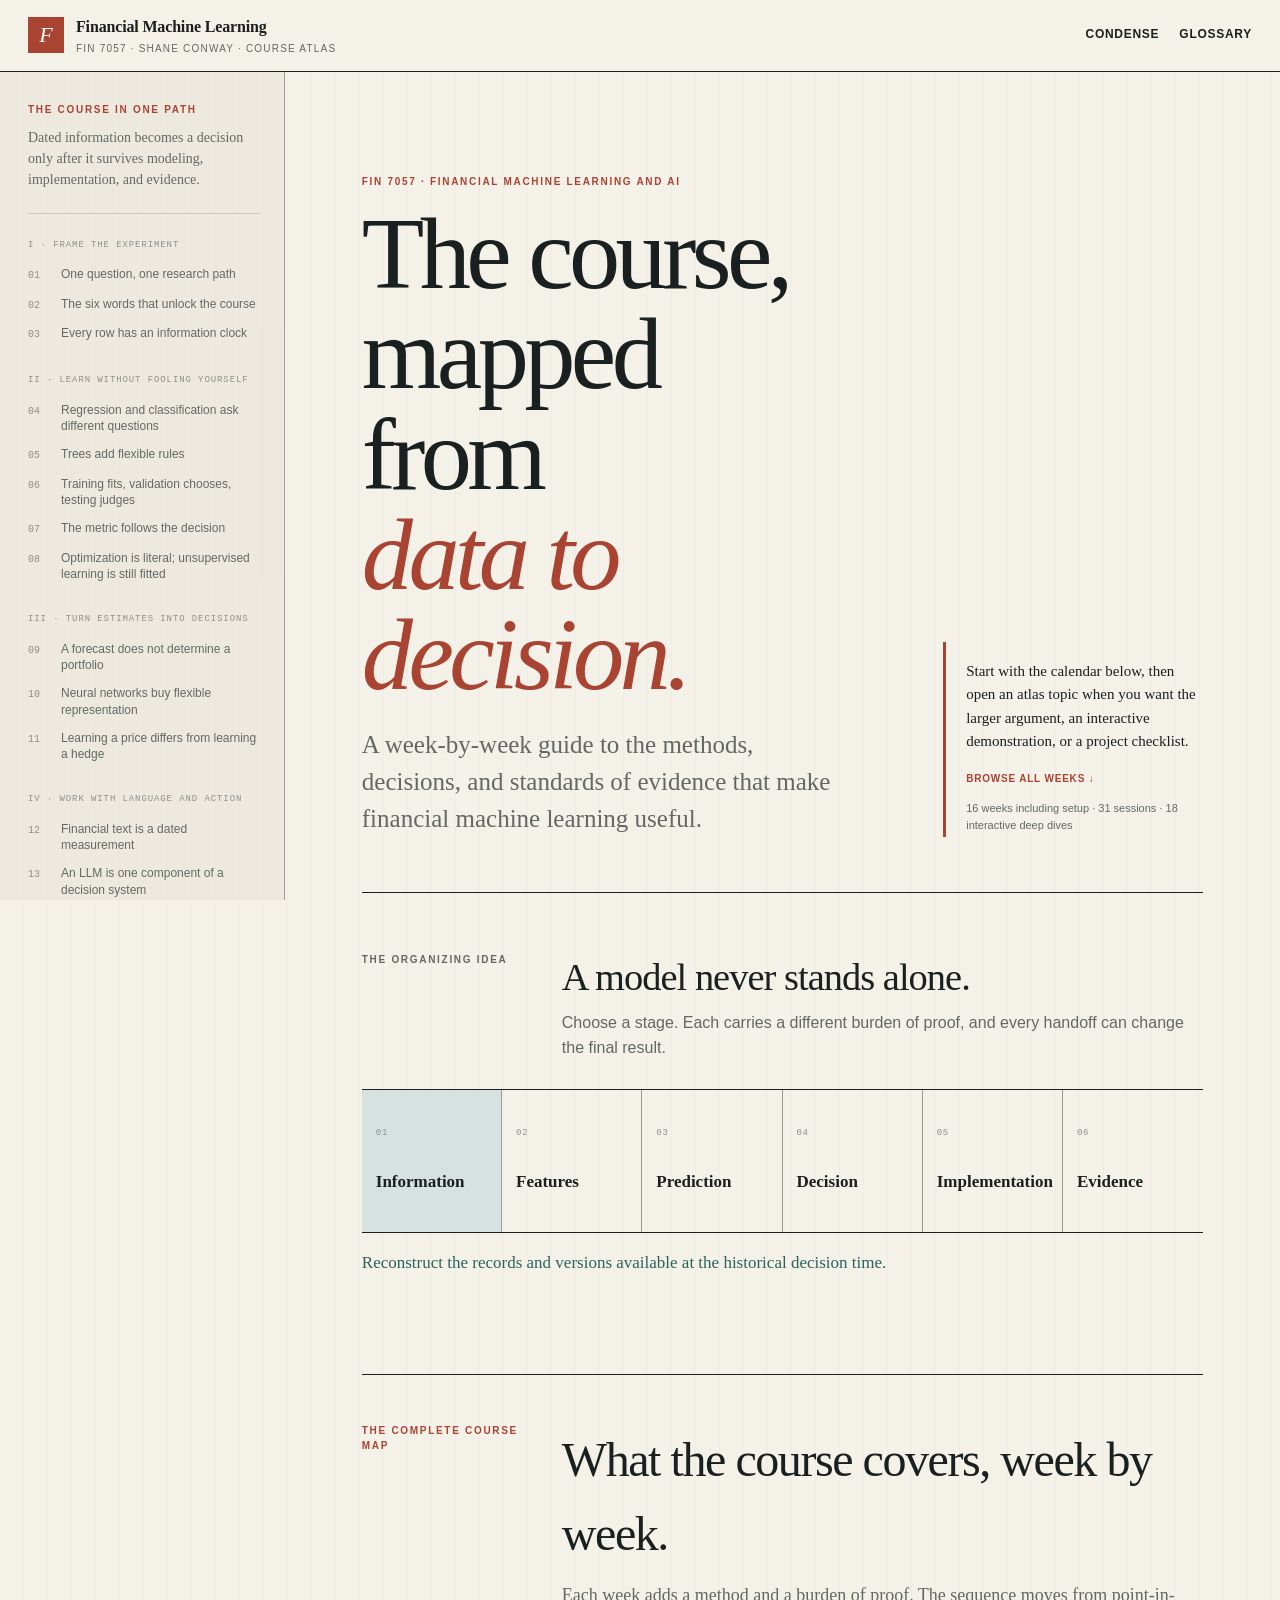
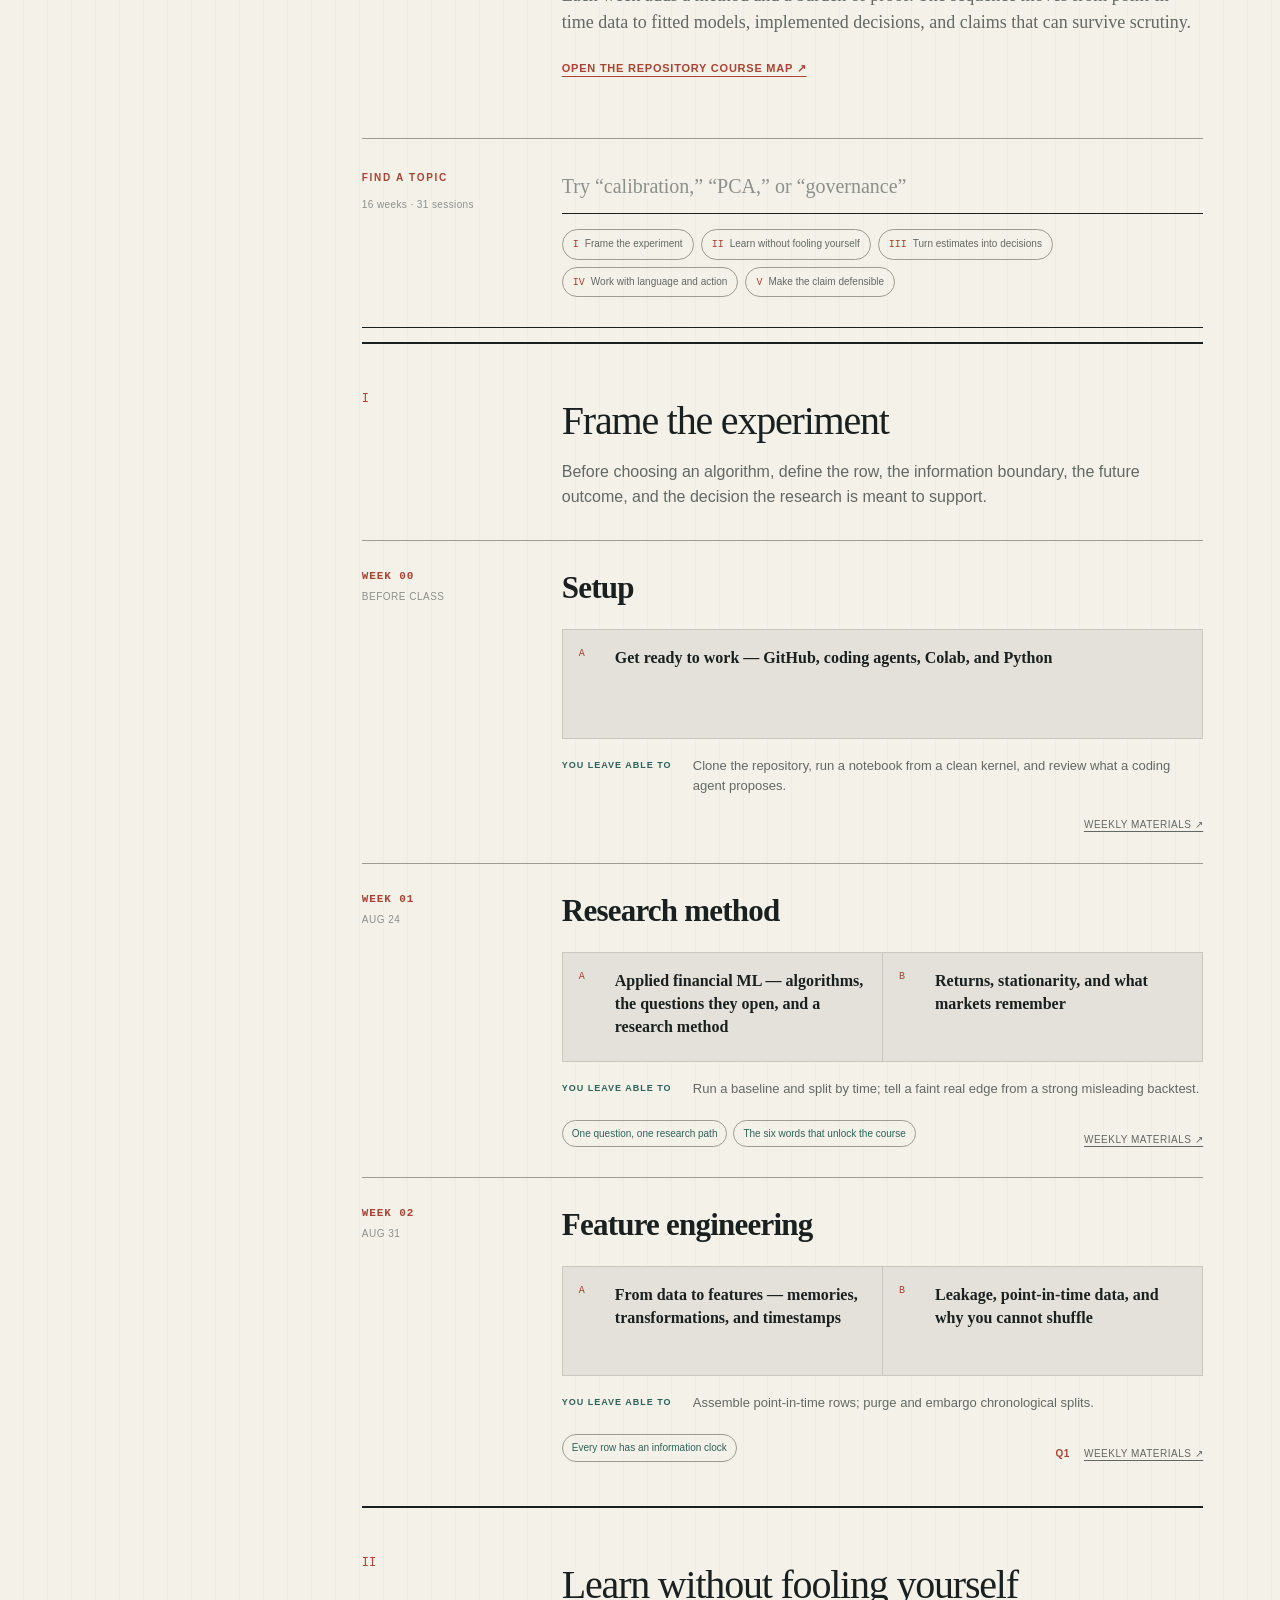
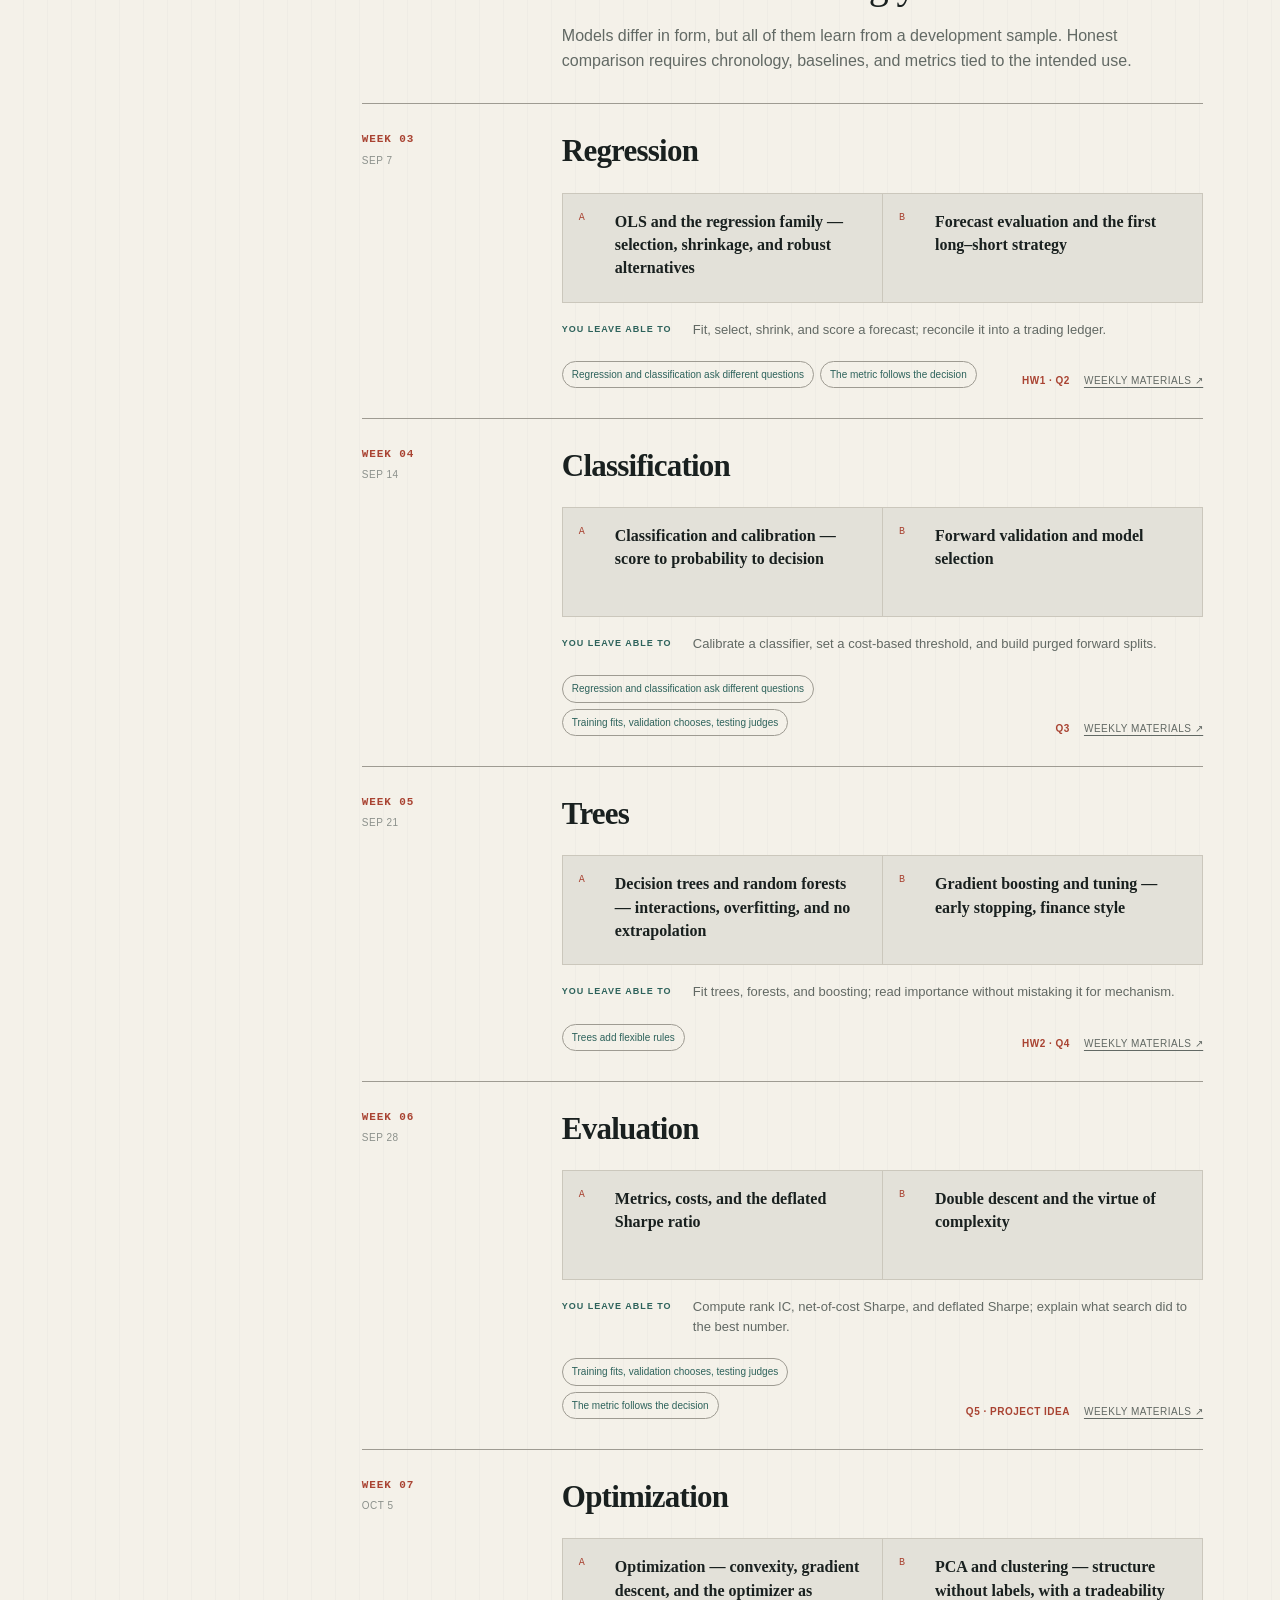
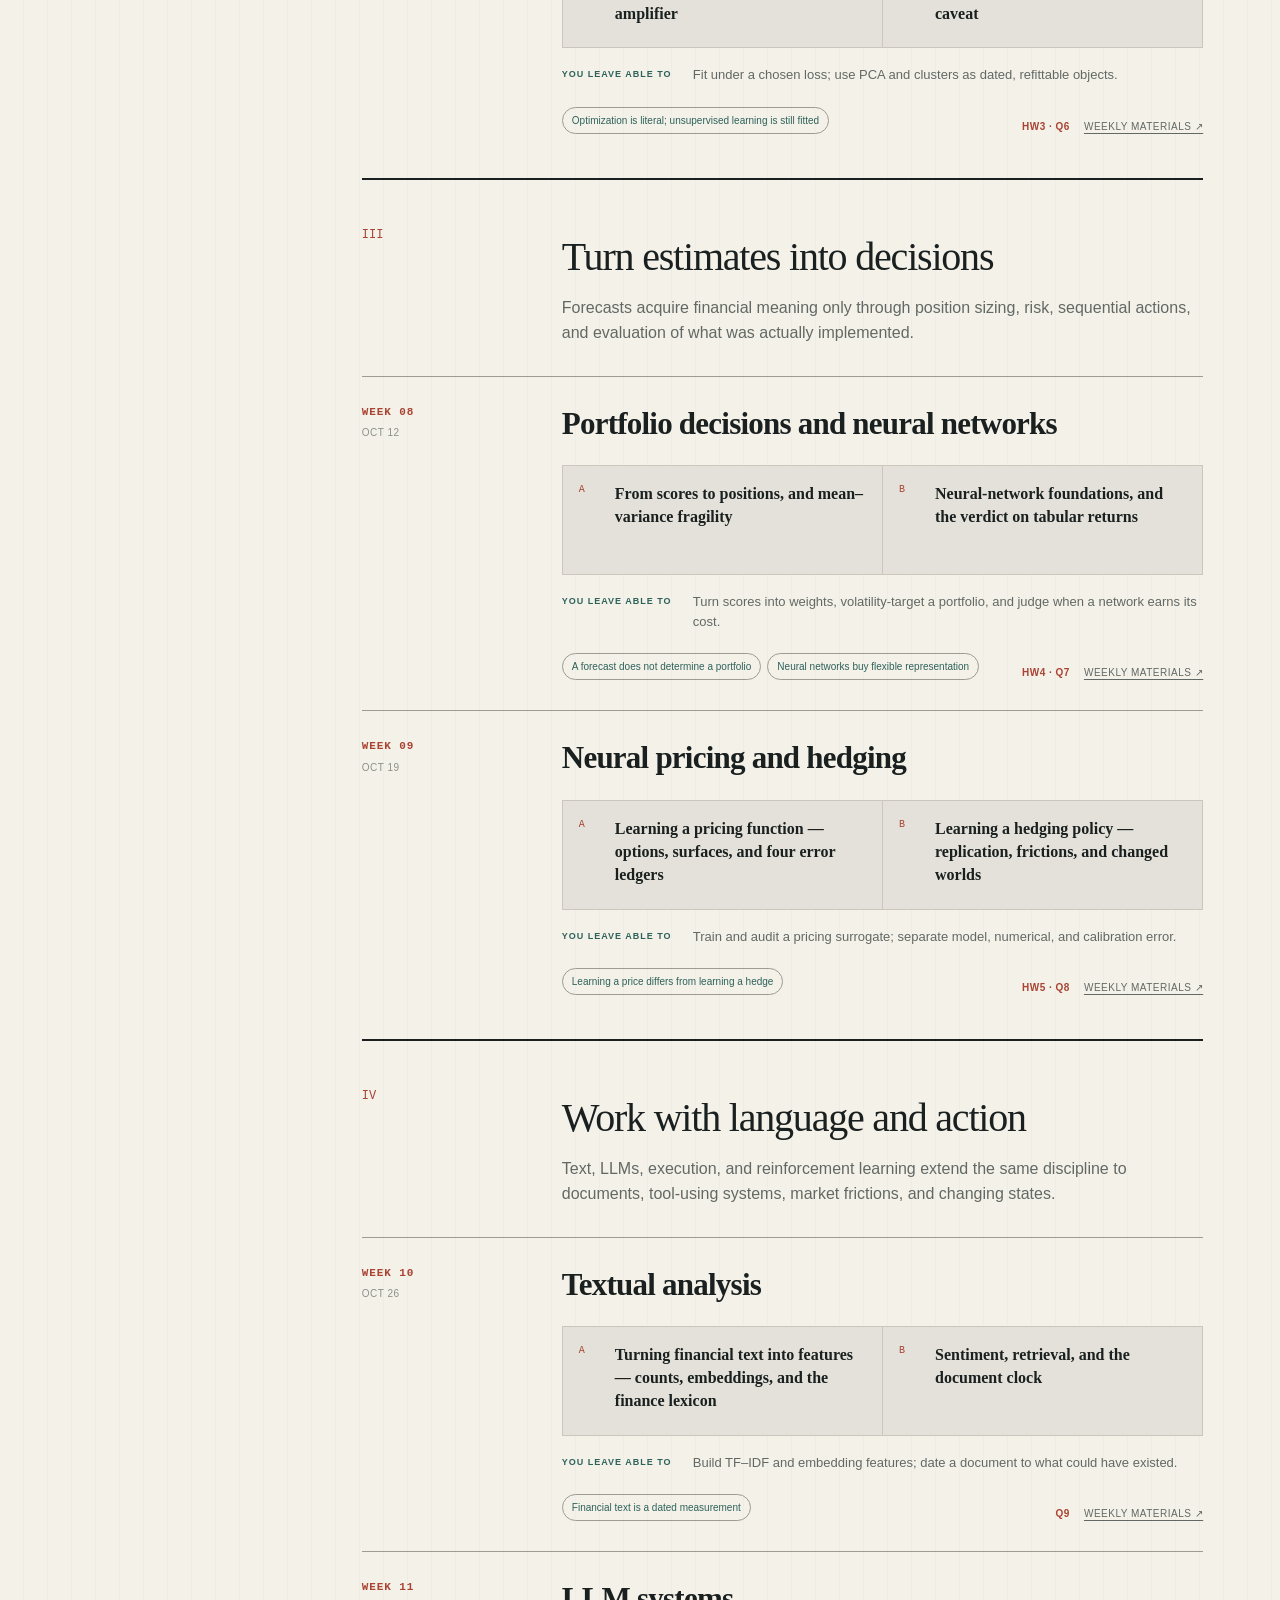
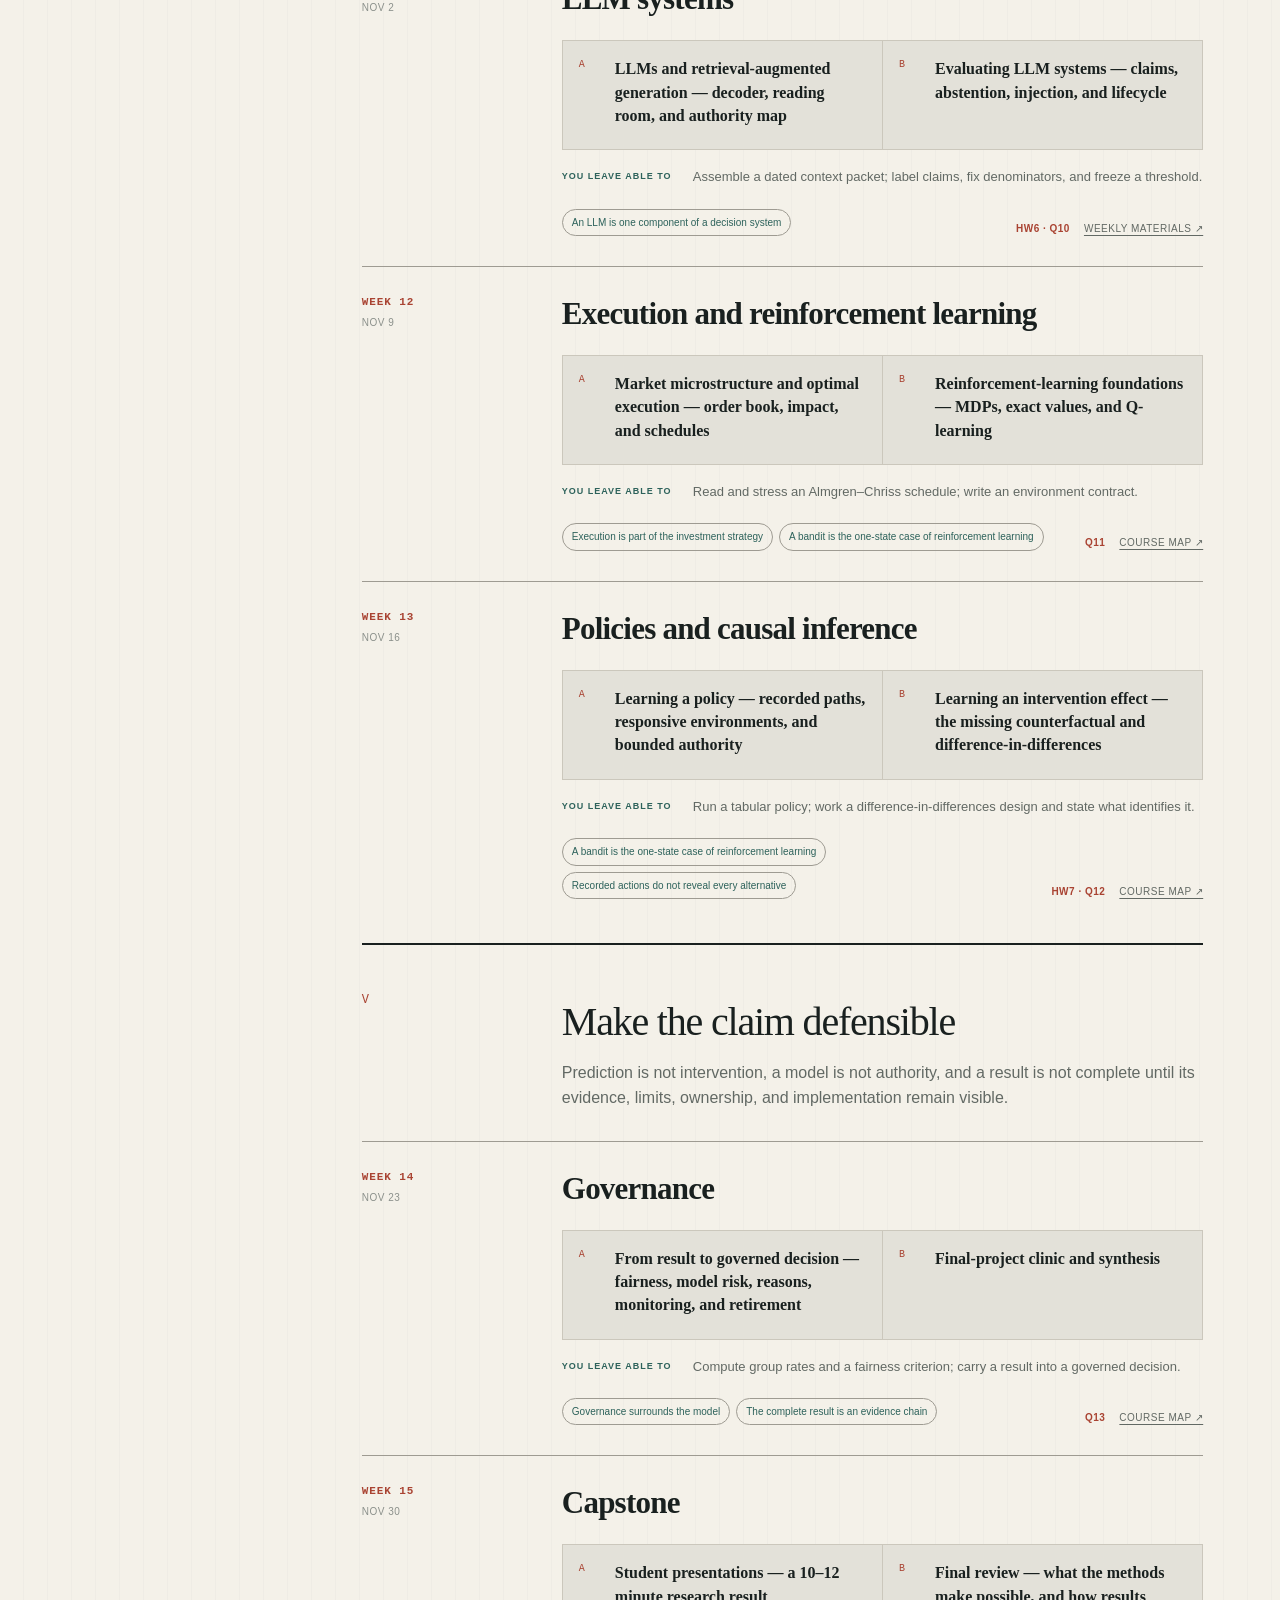
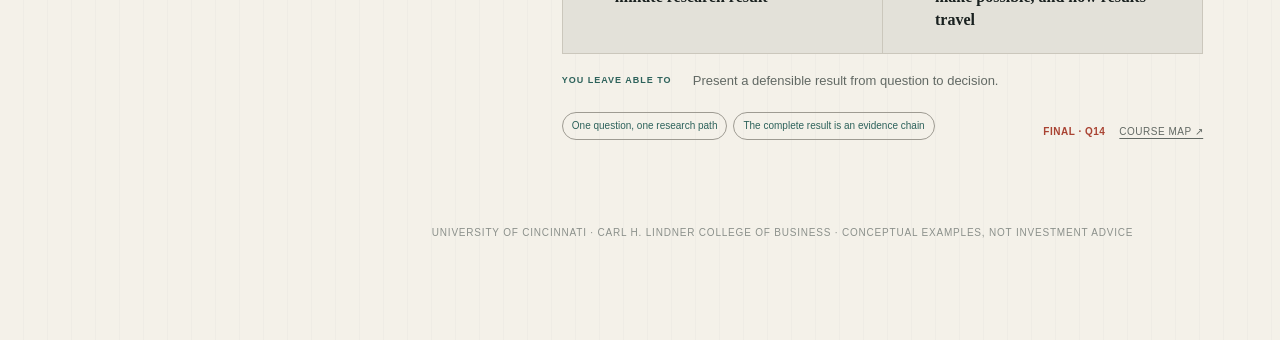
==== commit 9f0febd2: "Expand interactive course atlas" ====
--- a/docs/interactive/index.html
+++ b/docs/interactive/index.html
@@ -52,13 +52,29 @@
       </div>
       <button class="icon-button" id="glossary-close" type="button" aria-label="Close glossary">×</button>
     </div>
-    <label class="search-label" for="glossary-search">Find a term</label>
-    <input class="search-input" id="glossary-search" type="search" placeholder="Try “leakage” or “calibration”" autocomplete="off">
+    <label class="search-label" for="glossary-search">Find a term, alias, or example</label>
+    <input class="search-input" id="glossary-search" type="search" placeholder="Try “look-ahead” or “final test”" autocomplete="off">
+    <div class="glossary-tools">
+      <label>Scope
+        <select id="glossary-scope">
+          <option value="all">All terms</option>
+          <option value="core">Core vocabulary</option>
+          <option value="topic">This topic</option>
+        </select>
+      </label>
+      <label>Category
+        <select id="glossary-category">
+          <option value="all">All categories</option>
+        </select>
+      </label>
+    </div>
+    <p class="glossary-count" id="glossary-count" aria-live="polite"></p>
     <dl id="glossary-list"></dl>
   </aside>
   <div class="scrim" id="scrim" hidden></div>
 
   <script src="content.js"></script>
+  <script src="glossary-data.js"></script>
   <script src="hero-labs.js"></script>
   <script src="computational-labs.js"></script>
   <script src="app.js"></script>
--- a/docs/interactive/styles.css
+++ b/docs/interactive/styles.css
@@ -311,8 +311,25 @@
 }
 
 .hero-note small {
+  display: block;
   color: var(--muted);
   font-size: 11px;
+}
+
+.hero-map-link {
+  display: inline-block;
+  margin: 2px 0 13px;
+  padding: 0;
+  border: 0;
+  background: transparent;
+  color: var(--red);
+  cursor: pointer;
+  font-size: 10px;
+  font-weight: 750;
+  letter-spacing: .08em;
+  text-decoration-thickness: 1px;
+  text-underline-offset: 3px;
+  text-transform: uppercase;
 }
 
 .pipeline-section { padding: 55px 0 65px; }
@@ -446,6 +463,283 @@
   color: var(--faint);
   font-size: 10px;
 }
+
+.course-map-home { padding-top: 12px; }
+
+.course-map-home [hidden] { display: none !important; }
+
+.course-map-intro {
+  display: grid;
+  grid-template-columns: 170px minmax(0, 1fr);
+  gap: 30px;
+  align-items: start;
+  padding: 48px 0 58px;
+  border-top: 1px solid var(--ink);
+}
+
+.course-map-intro h2,
+.course-phase-heading h2 {
+  margin: 0;
+  font-family: var(--serif);
+  font-weight: 500;
+  letter-spacing: -.03em;
+}
+
+.course-map-intro h2 { font-size: clamp(30px, 4vw, 48px); }
+
+.course-map-intro > div > p {
+  max-width: 740px;
+  margin: 10px 0 18px;
+  color: var(--muted);
+  font-family: var(--serif);
+  font-size: 18px;
+}
+
+.course-map-intro a {
+  color: var(--red);
+  font-size: 11px;
+  font-weight: 700;
+  letter-spacing: .07em;
+  text-decoration-thickness: 1px;
+  text-underline-offset: 4px;
+  text-transform: uppercase;
+}
+
+.course-map-toolbar {
+  display: grid;
+  grid-template-columns: 170px minmax(0, 1fr);
+  gap: 30px;
+  align-items: start;
+  padding: 25px 0 30px;
+  border-top: 1px solid var(--rule-dark);
+  border-bottom: 1px solid var(--ink);
+}
+
+.course-map-toolbar-label p {
+  margin: 8px 0 0;
+  color: var(--faint);
+  font-size: 10px;
+  letter-spacing: .04em;
+}
+
+.course-topic-search {
+  width: 100%;
+  padding: 7px 0 11px;
+  border: 0;
+  border-bottom: 1px solid var(--ink);
+  border-radius: 0;
+  background: transparent;
+  color: var(--ink);
+  font-family: var(--serif);
+  font-size: 20px;
+}
+
+.course-topic-search::placeholder { color: var(--faint); }
+
+.course-phase-nav {
+  display: flex;
+  flex-wrap: wrap;
+  gap: 7px;
+  margin-top: 15px;
+}
+
+.course-phase-nav button {
+  padding: 6px 10px;
+  border: 1px solid var(--rule-dark);
+  border-radius: 99px;
+  background: transparent;
+  color: var(--muted);
+  cursor: pointer;
+  font-size: 10px;
+}
+
+.course-phase-nav button span {
+  margin-right: 6px;
+  color: var(--red);
+  font-family: var(--mono);
+}
+
+.course-phase-nav button:hover,
+.course-phase-nav button:focus-visible {
+  border-color: var(--teal);
+  background: var(--teal);
+  color: var(--white);
+}
+
+.course-phase-nav button:hover span,
+.course-phase-nav button:focus-visible span { color: var(--white); }
+
+.course-phase { margin-top: 14px; }
+
+.course-phase-heading {
+  display: grid;
+  grid-template-columns: 170px minmax(0, 1fr);
+  gap: 30px;
+  padding: 46px 0 30px;
+  border-top: 2px solid var(--ink);
+}
+
+.course-phase-heading > span {
+  color: var(--red);
+  font-family: var(--mono);
+  font-size: 12px;
+}
+
+.course-phase-heading h2 { font-size: clamp(27px, 3.2vw, 40px); }
+
+.course-phase-heading p {
+  max-width: 760px;
+  margin: 8px 0 0;
+  color: var(--muted);
+}
+
+.course-week {
+  display: grid;
+  grid-template-columns: 170px minmax(0, 1fr);
+  gap: 0 30px;
+  padding: 27px 0 30px;
+  border-top: 1px solid var(--rule-dark);
+}
+
+.week-stamp span,
+.week-stamp small {
+  display: block;
+}
+
+.week-stamp span {
+  color: var(--red);
+  font-family: var(--mono);
+  font-size: 11px;
+  font-weight: 650;
+  letter-spacing: .08em;
+  text-transform: uppercase;
+}
+
+.week-stamp small {
+  margin-top: 4px;
+  color: var(--faint);
+  font-size: 10px;
+  letter-spacing: .05em;
+  text-transform: uppercase;
+}
+
+.week-content h3 {
+  margin: -4px 0 17px;
+  font-family: var(--serif);
+  font-size: clamp(22px, 2.5vw, 31px);
+  font-weight: 550;
+  letter-spacing: -.025em;
+}
+
+.week-sessions {
+  display: grid;
+  grid-template-columns: repeat(auto-fit, minmax(260px, 1fr));
+  gap: 1px;
+  margin: 0;
+  padding: 0;
+  background: var(--rule);
+  border: 1px solid var(--rule);
+  list-style: none;
+}
+
+.week-sessions li {
+  min-height: 108px;
+  display: grid;
+  grid-template-columns: 24px 1fr;
+  gap: 12px;
+  align-content: start;
+  padding: 16px;
+  background: rgba(252, 251, 247, .5);
+}
+
+.week-sessions li > span {
+  color: var(--red);
+  font-family: var(--mono);
+  font-size: 10px;
+}
+
+.week-sessions strong {
+  font-family: var(--serif);
+  font-size: 16px;
+  font-weight: 550;
+  line-height: 1.45;
+}
+
+.week-outcome {
+  display: grid;
+  grid-template-columns: 115px minmax(0, 1fr);
+  gap: 16px;
+  margin-top: 17px;
+}
+
+.week-outcome > span {
+  padding-top: 3px;
+  color: var(--teal);
+  font-size: 9px;
+  font-weight: 750;
+  letter-spacing: .11em;
+  text-transform: uppercase;
+}
+
+.week-outcome p {
+  max-width: 700px;
+  margin: 0;
+  color: var(--muted);
+  font-size: 13px;
+}
+
+.week-footer {
+  grid-column: 2;
+  display: flex;
+  justify-content: space-between;
+  gap: 18px;
+  align-items: flex-end;
+  margin-top: 21px;
+}
+
+.week-atlas-links {
+  display: flex;
+  flex-wrap: wrap;
+  gap: 6px;
+}
+
+.week-atlas-links a {
+  padding: 5px 9px;
+  border: 1px solid var(--rule-dark);
+  border-radius: 99px;
+  color: var(--teal);
+  font-size: 10px;
+  text-decoration: none;
+}
+
+.week-atlas-links a:hover {
+  border-color: var(--teal);
+  background: var(--teal);
+  color: var(--white);
+}
+
+.week-admin {
+  flex: none;
+  display: flex;
+  gap: 14px;
+  align-items: center;
+  font-size: 10px;
+  letter-spacing: .05em;
+  text-transform: uppercase;
+}
+
+.week-admin span {
+  color: var(--red);
+  font-weight: 700;
+}
+
+.week-admin a {
+  color: var(--muted);
+  text-decoration-thickness: 1px;
+  text-underline-offset: 3px;
+}
+
+.week-admin a:hover { color: var(--red); }
 
 .topic-meta {
   display: flex;
@@ -837,7 +1131,41 @@
   background: transparent;
 }
 
-.glossary dl { margin: 35px 0 0; }
+.glossary-tools {
+  display: grid;
+  grid-template-columns: 1fr 1fr;
+  gap: 12px;
+  margin-top: 18px;
+}
+
+.glossary-tools label {
+  color: var(--muted);
+  font-size: 10px;
+  letter-spacing: .06em;
+  text-transform: uppercase;
+}
+
+.glossary-tools select {
+  display: block;
+  width: 100%;
+  margin-top: 5px;
+  padding: 9px 28px 9px 9px;
+  border: 1px solid var(--rule);
+  border-radius: 0;
+  background: var(--paper);
+  color: var(--ink);
+  font: 12px var(--sans);
+}
+
+.glossary-count {
+  margin: 14px 0 0;
+  color: var(--faint);
+  font-size: 10px;
+  letter-spacing: .08em;
+  text-transform: uppercase;
+}
+
+.glossary dl { margin: 14px 0 0; }
 
 .glossary-entry {
   padding: 18px 0;
@@ -850,10 +1178,137 @@
   font-weight: 600;
 }
 
+.glossary-entry-heading {
+  display: flex;
+  align-items: baseline;
+  justify-content: space-between;
+  gap: 12px;
+}
+
+.glossary-entry-heading > span {
+  color: var(--red);
+  font-size: 9px;
+  font-weight: 700;
+  letter-spacing: .1em;
+  text-transform: uppercase;
+}
+
 .glossary dd {
   margin: 5px 0 0;
   color: var(--muted);
   font-size: 14px;
+}
+
+.glossary .glossary-aliases {
+  color: var(--faint);
+  font-size: 11px;
+  font-style: italic;
+}
+
+.glossary .glossary-example {
+  margin-top: 10px;
+  padding-left: 12px;
+  border-left: 2px solid var(--teal);
+  color: var(--ink);
+  font-family: var(--serif);
+}
+
+.glossary-example strong {
+  display: block;
+  margin-bottom: 2px;
+  color: var(--teal);
+  font-family: var(--sans);
+  font-size: 9px;
+  letter-spacing: .08em;
+  text-transform: uppercase;
+}
+
+.glossary .glossary-meta {
+  display: flex;
+  flex-wrap: wrap;
+  gap: 5px 12px;
+  margin-top: 11px;
+  color: var(--faint);
+  font-size: 10px;
+}
+
+.glossary-topics a {
+  margin-left: 5px;
+  color: var(--teal);
+  text-decoration: underline;
+  text-decoration-thickness: 1px;
+  text-underline-offset: 2px;
+}
+
+.glossary .glossary-see-also {
+  display: flex;
+  flex-wrap: wrap;
+  align-items: center;
+  gap: 5px;
+  margin-top: 9px;
+  font-size: 10px;
+}
+
+.glossary-see-also > span {
+  margin-right: 3px;
+  color: var(--faint);
+  text-transform: uppercase;
+}
+
+.glossary-see-also button,
+.topic-term-list button {
+  border: 1px solid var(--rule);
+  border-radius: 99px;
+  background: transparent;
+  color: var(--teal);
+  cursor: pointer;
+}
+
+.glossary-see-also button {
+  padding: 3px 7px;
+  font-size: 10px;
+}
+
+.glossary-see-also button:hover,
+.topic-term-list button:hover {
+  border-color: var(--teal);
+  background: var(--teal);
+  color: var(--white);
+}
+
+.topic-glossary {
+  display: grid;
+  grid-template-columns: minmax(130px, .75fr) 3fr;
+  gap: 24px;
+  align-items: start;
+  margin: 26px 0 0;
+  padding: 18px 0;
+  border-top: 1px solid var(--rule);
+  border-bottom: 1px solid var(--rule);
+}
+
+.topic-glossary p { margin: 0; }
+
+.topic-glossary > div:first-child > p:last-child {
+  margin-top: 5px;
+  color: var(--muted);
+  font-size: 12px;
+}
+
+.topic-term-list {
+  display: flex;
+  flex-wrap: wrap;
+  gap: 7px;
+}
+
+.topic-term-list button {
+  padding: 6px 10px;
+  font: 11px var(--sans);
+}
+
+.topic-term-list .topic-term-more {
+  border-style: dashed;
+  color: var(--red);
 }
 
 .scrim {
@@ -876,6 +1331,10 @@
   .pipeline-step:nth-child(3) { border-right: 0; }
   .pipeline-step:nth-child(-n+3) { border-bottom: 1px solid var(--rule-dark); }
   .chapter-topic-list { grid-template-columns: 1fr; }
+  .course-map-intro,
+  .course-map-toolbar,
+  .course-phase-heading,
+  .course-week { grid-template-columns: 120px minmax(0, 1fr); }
   .section-heading,
   .chapter-overview,
   .lead-grid,
@@ -884,6 +1343,11 @@
   .method-strip { grid-template-columns: 1fr 1fr; }
   .method-item:nth-child(2) { border-right: 0; }
   .method-item:nth-child(-n+2) { border-bottom: 1px solid var(--rule-dark); }
+}
+
+@media (max-width: 600px) {
+  .glossary-tools,
+  .topic-glossary { grid-template-columns: 1fr; }
 }
 
 @media (max-width: 740px) {
@@ -928,6 +1392,18 @@
   .lead-grid,
   .figure-header,
   .case-note { grid-template-columns: 1fr; gap: 12px; }
+  .course-map-intro,
+  .course-map-toolbar,
+  .course-phase-heading,
+  .course-week { grid-template-columns: 1fr; gap: 14px; }
+  .course-map-intro { padding-top: 38px; }
+  .course-phase-heading { padding-top: 36px; }
+  .week-stamp { display: flex; gap: 12px; align-items: baseline; }
+  .week-stamp small { margin-top: 0; }
+  .week-content h3 { margin-top: 0; }
+  .week-sessions { grid-template-columns: 1fr; }
+  .week-sessions li { min-height: 0; }
+  .week-footer { grid-column: 1; align-items: flex-start; }
   .pipeline { grid-template-columns: 1fr 1fr; }
   .pipeline-step,
   .pipeline-step:nth-child(3) { border-right: 1px solid var(--rule-dark); border-bottom: 1px solid var(--rule-dark); }
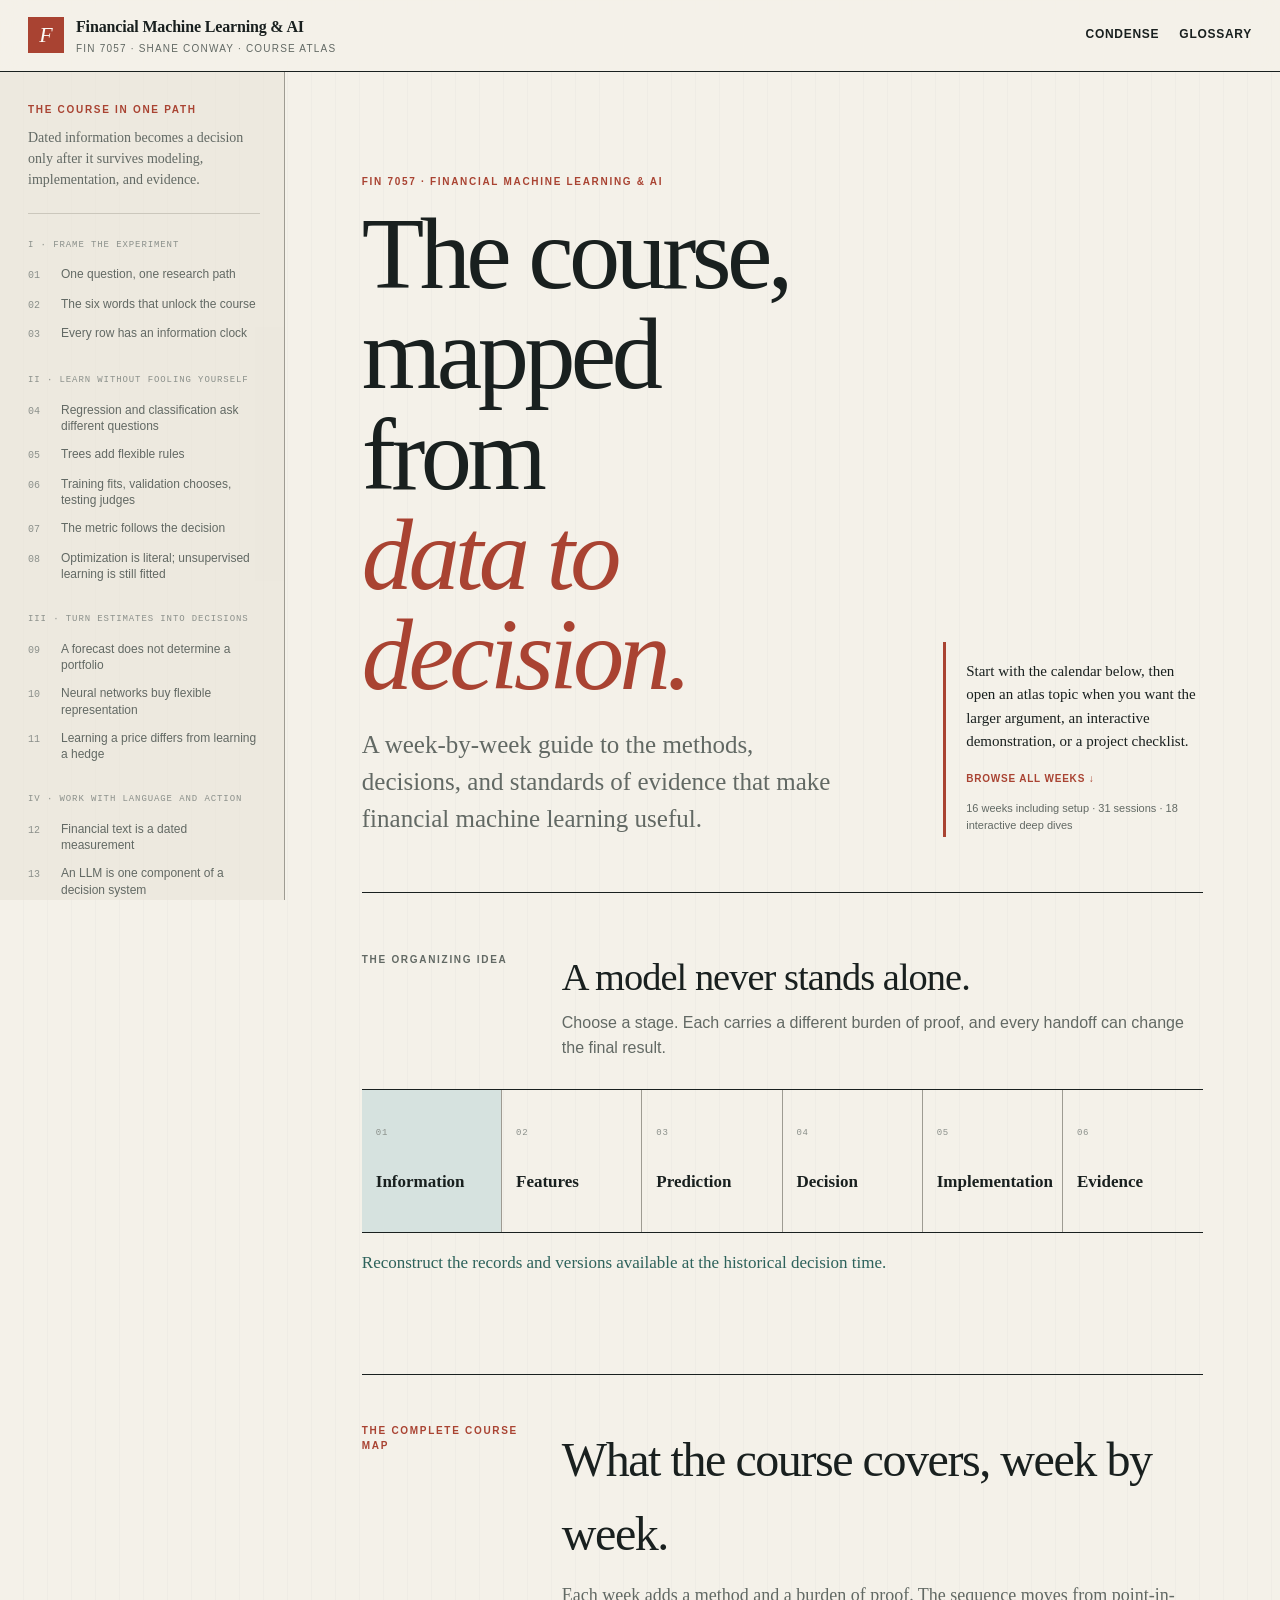
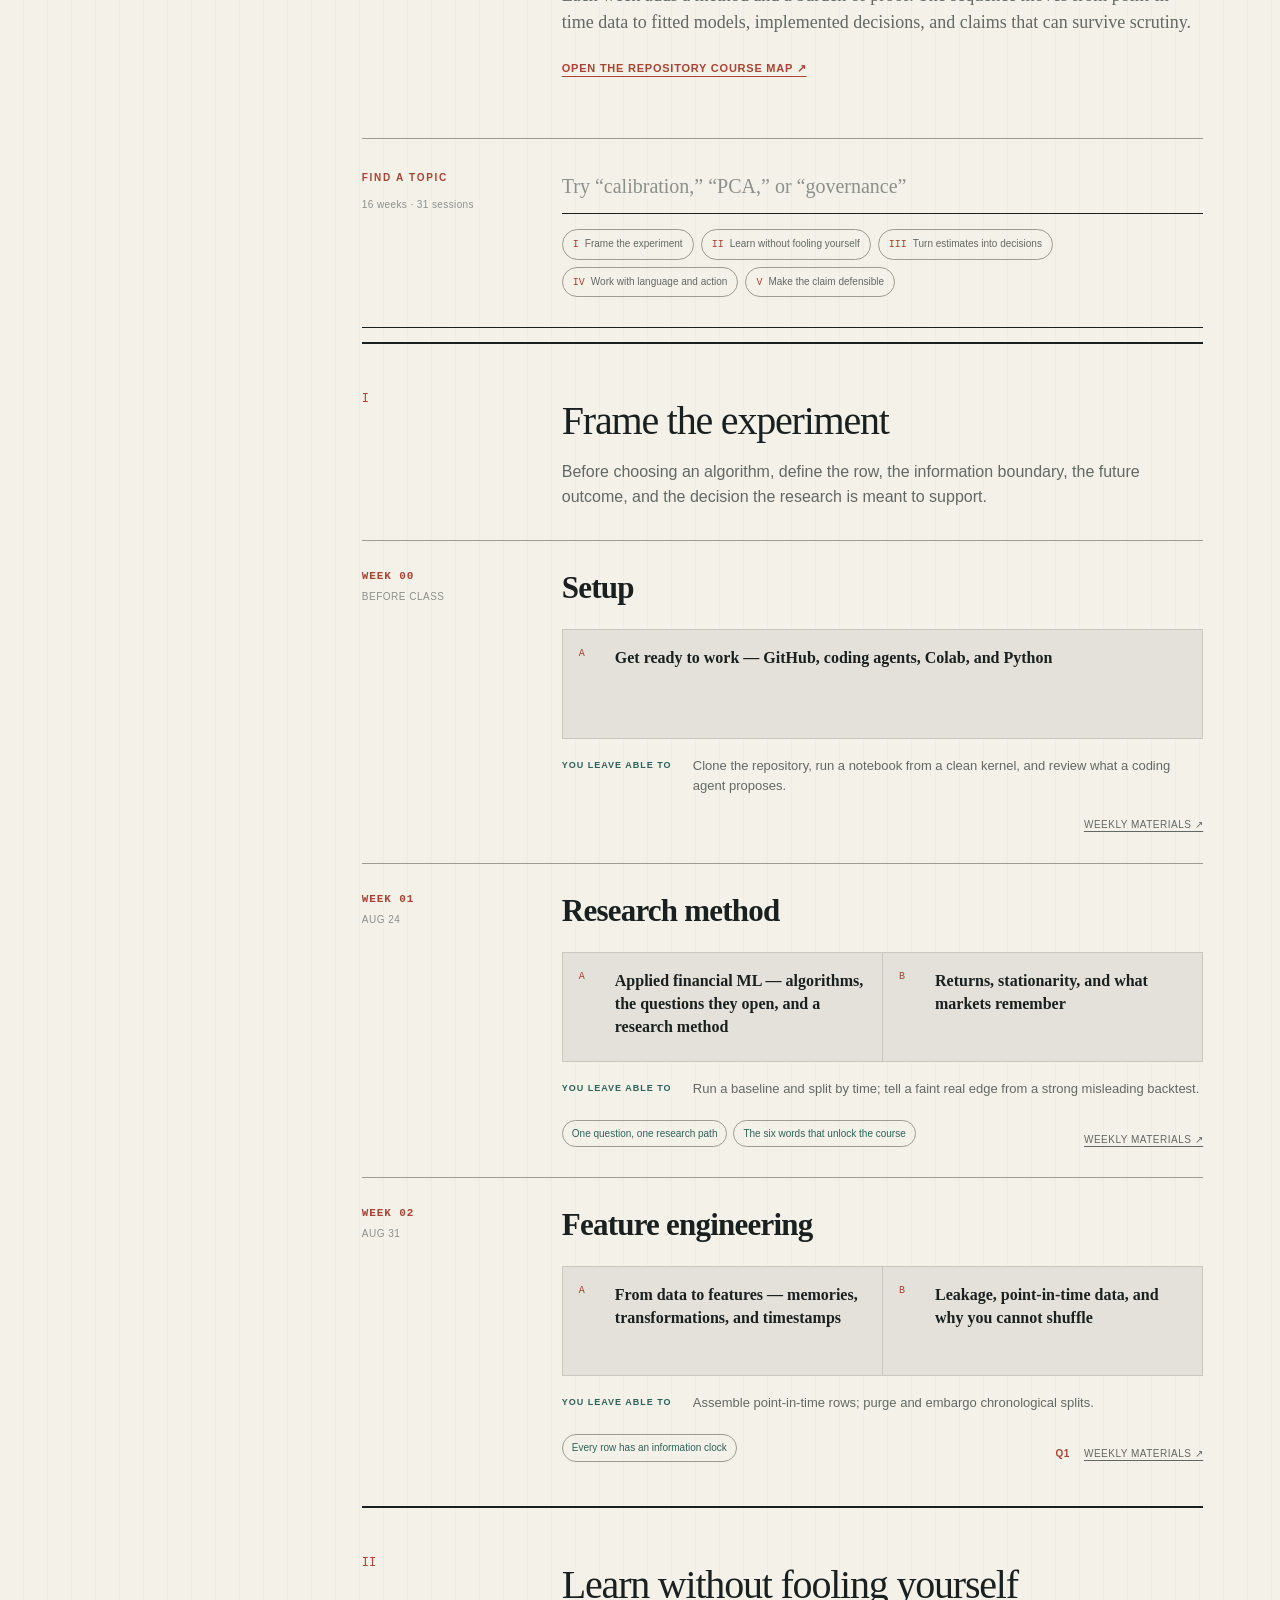
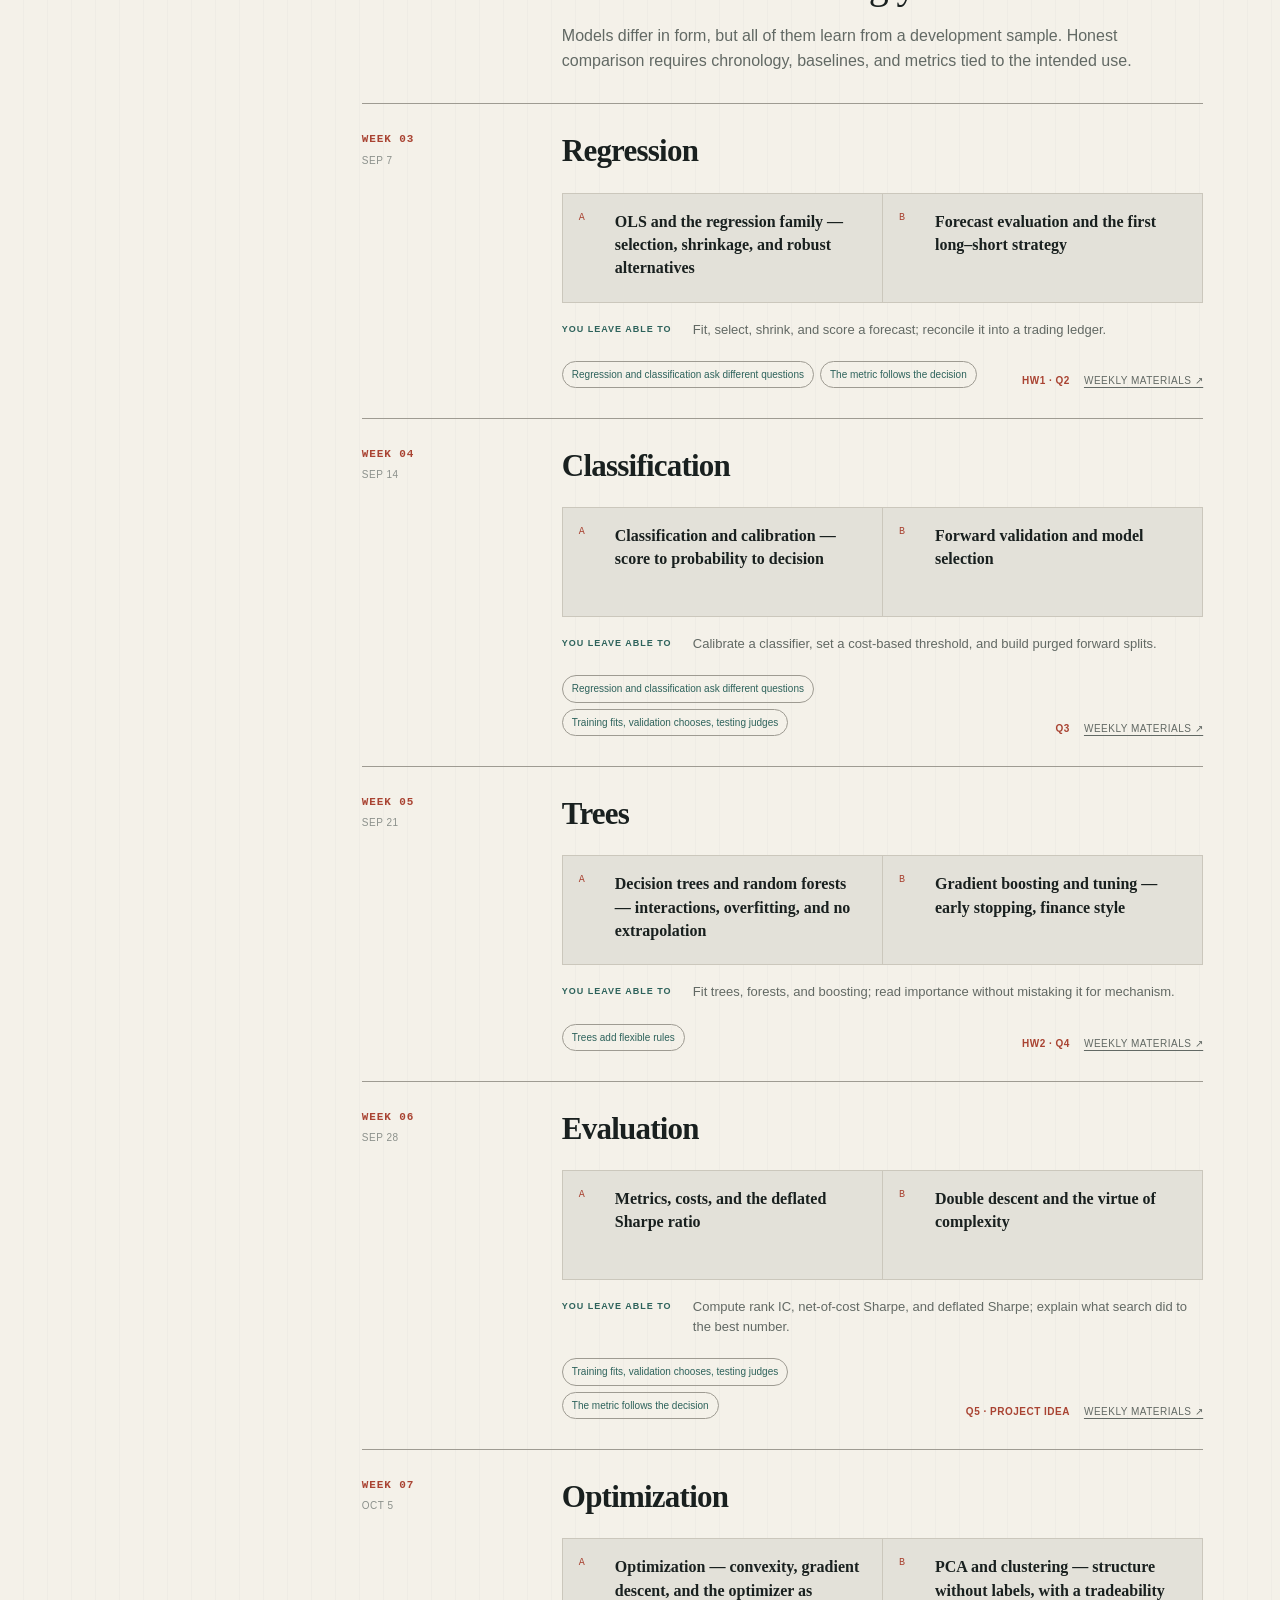
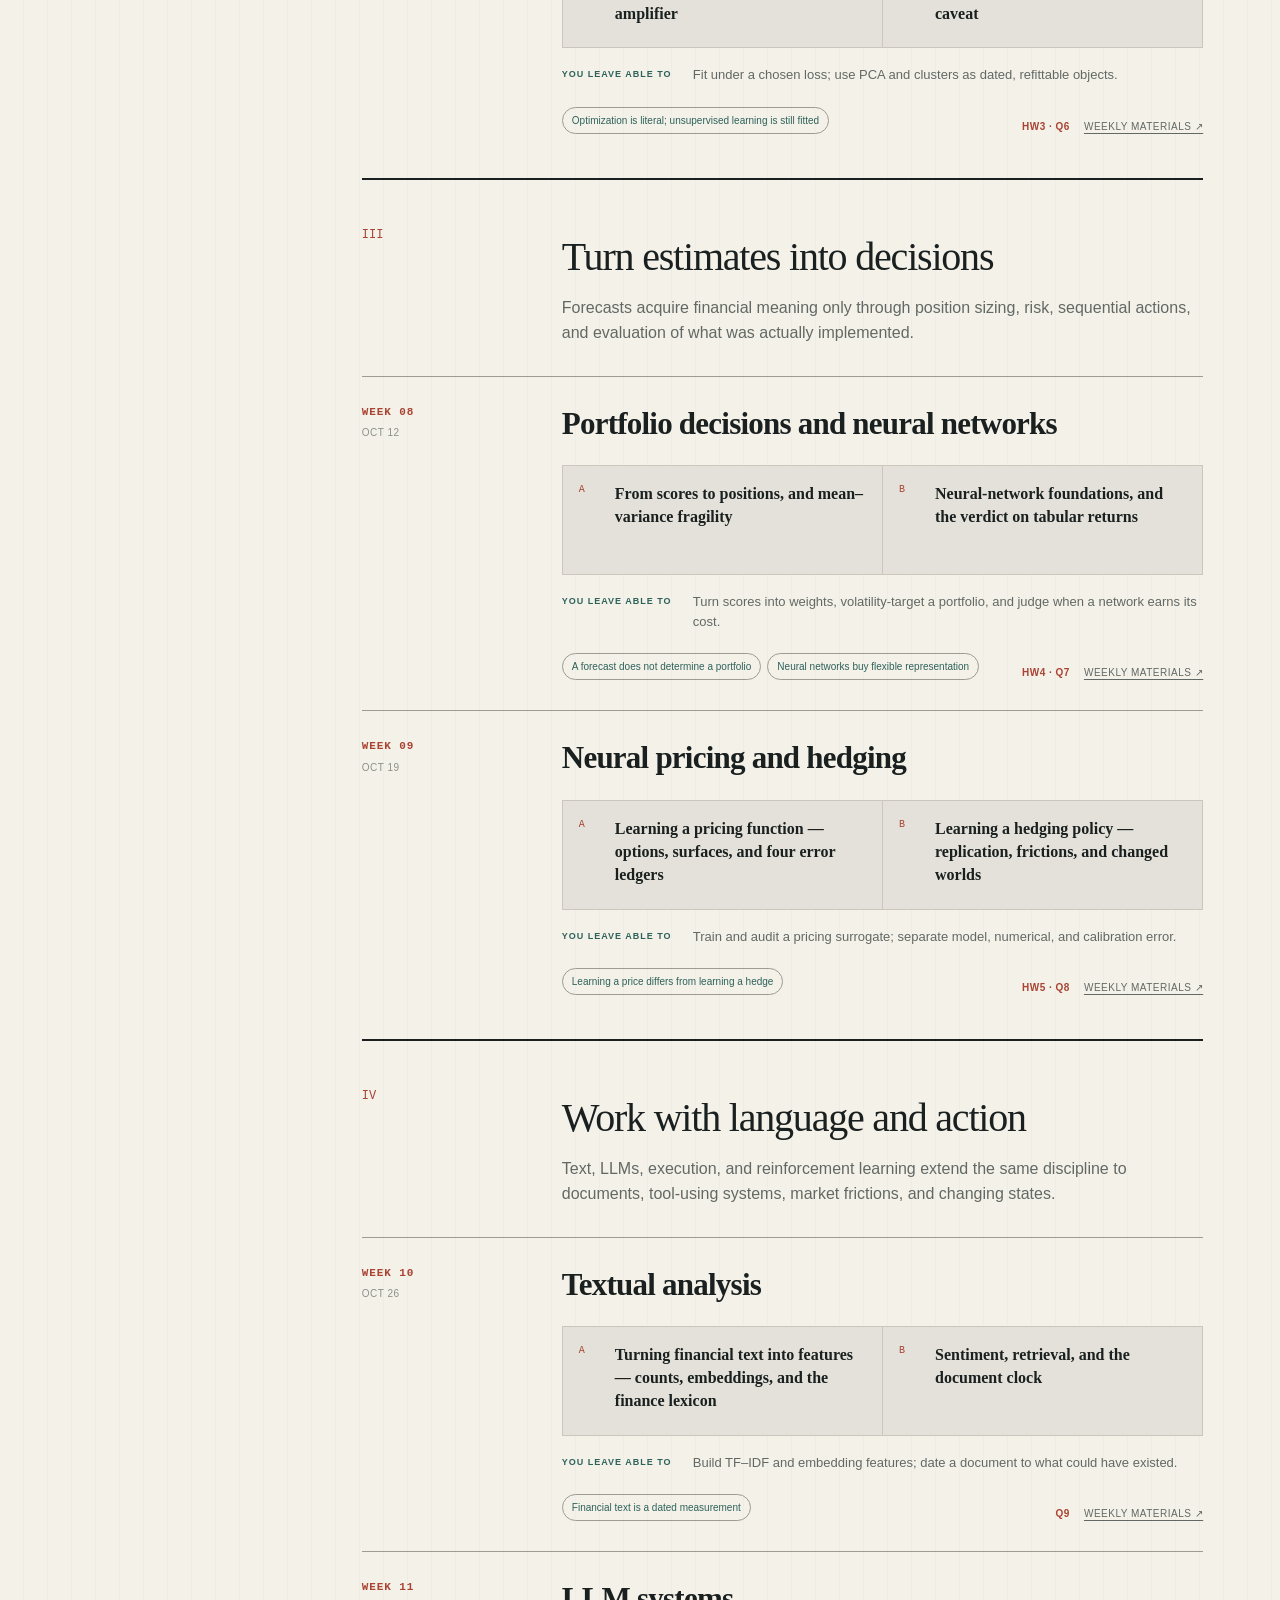
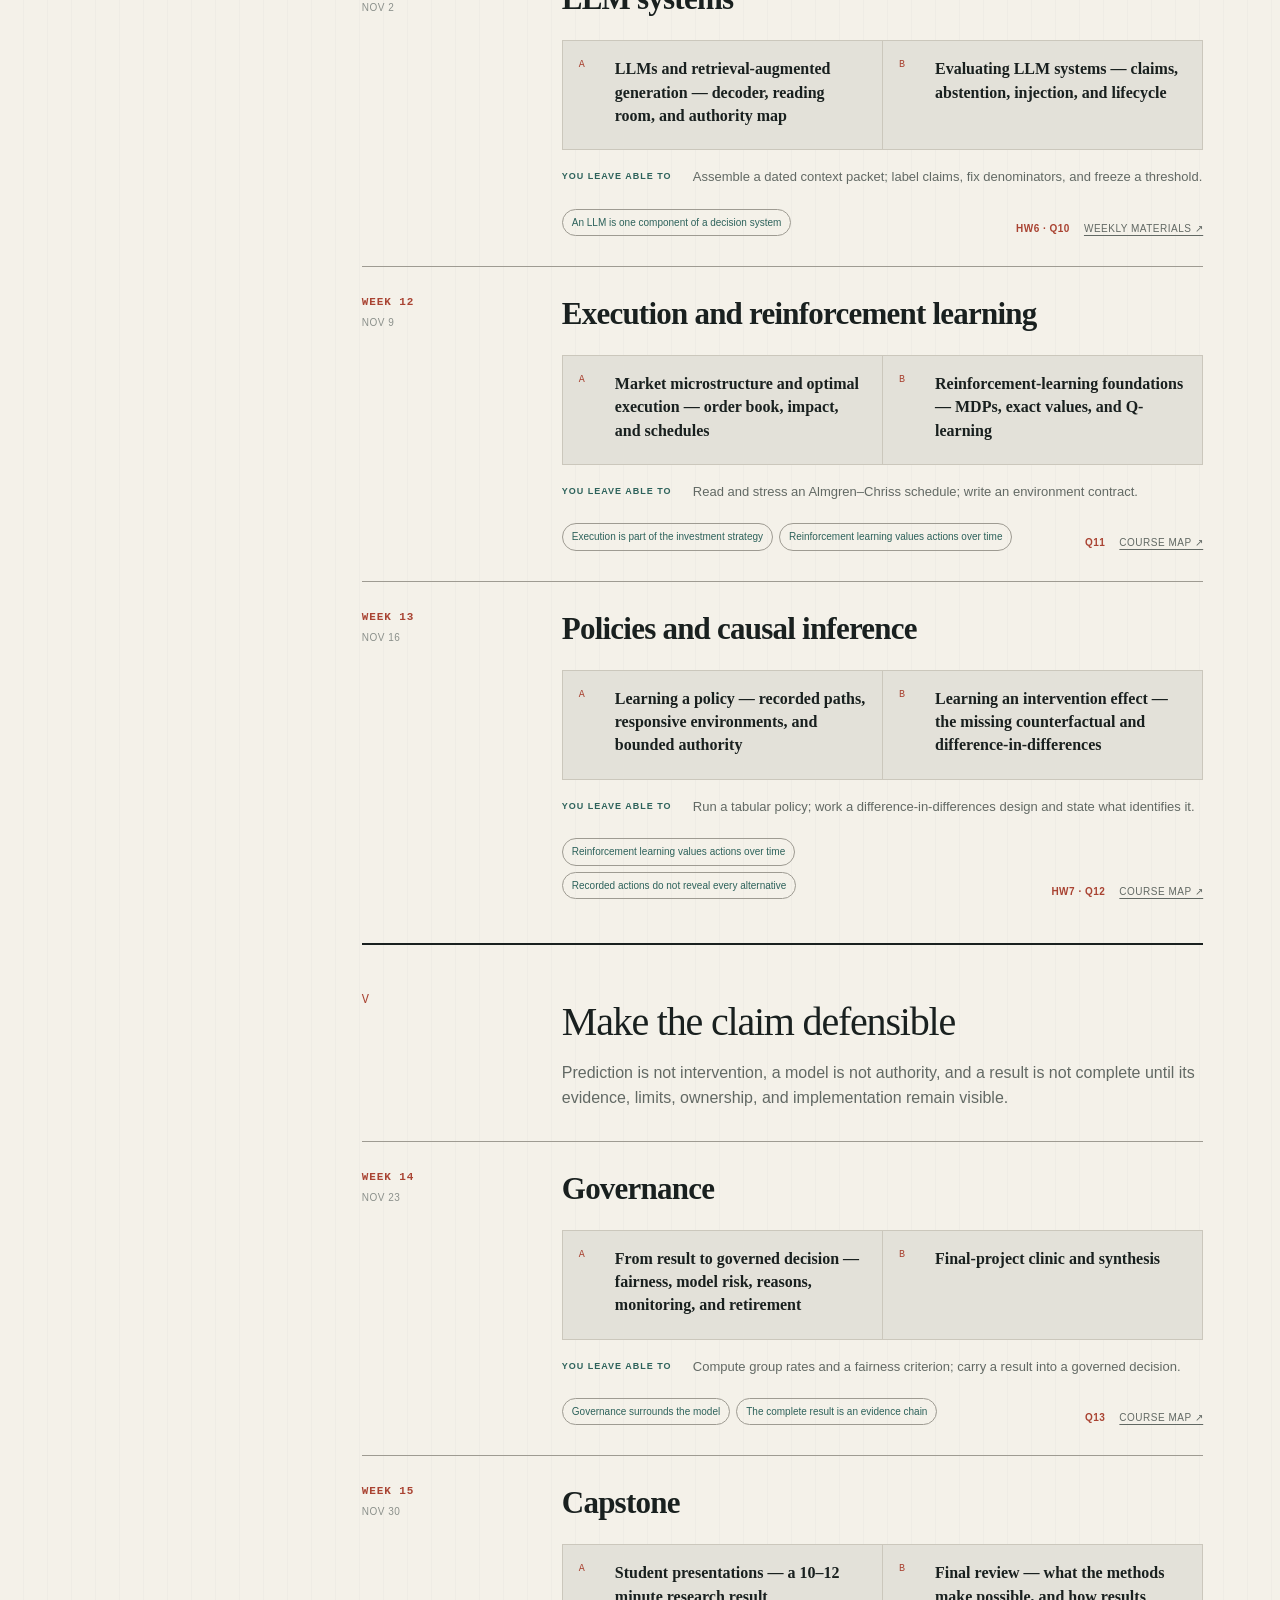
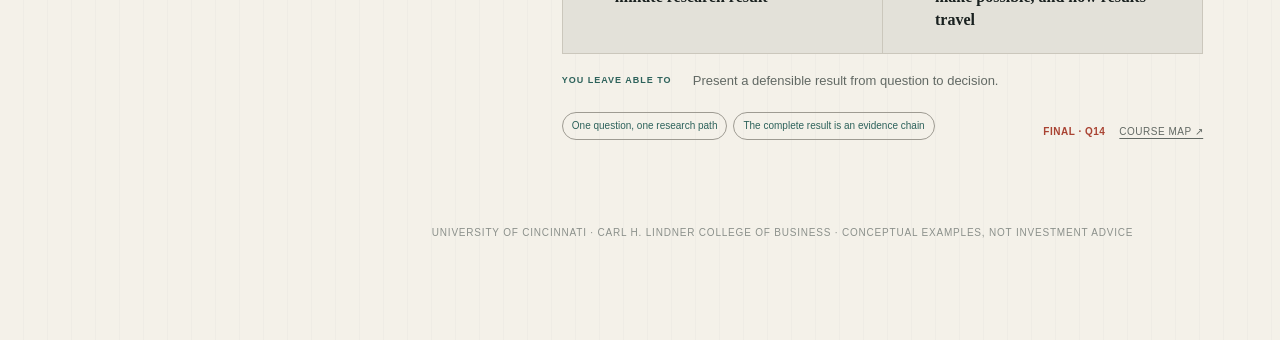
==== commit 588ebd5b: "Reframe reinforcement learning atlas topic" ====
--- a/docs/interactive/index.html
+++ b/docs/interactive/index.html
@@ -3,8 +3,8 @@
 <head>
   <meta charset="utf-8">
   <meta name="viewport" content="width=device-width, initial-scale=1">
-  <meta name="description" content="An interactive atlas of the FIN 7057 Financial Machine Learning and AI course.">
-  <title>Financial Machine Learning — A Course Atlas</title>
+  <meta name="description" content="An interactive atlas of the FIN 7057 Financial Machine Learning &amp; AI course.">
+  <title>Financial Machine Learning &amp; AI — Course Atlas</title>
   <link rel="icon" href="favicon.svg" type="image/svg+xml">
   <link rel="stylesheet" href="styles.css">
 </head>
@@ -12,10 +12,10 @@
   <a class="skip-link" href="#main-content">Skip to the course atlas</a>
 
   <header class="site-header">
-    <a class="wordmark" href="#overview" aria-label="FIN 7057 Financial Machine Learning course atlas by Shane Conway">
+    <a class="wordmark" href="#overview" aria-label="FIN 7057 Financial Machine Learning and AI course atlas by Shane Conway">
       <span class="wordmark-mark" aria-hidden="true">F</span>
       <span>
-        <strong>Financial Machine Learning</strong>
+        <strong>Financial Machine Learning &amp; AI</strong>
         <small><span class="wordmark-course">FIN 7057 · </span>Shane Conway<span class="wordmark-context"> · Course atlas</span></small>
       </span>
     </a>
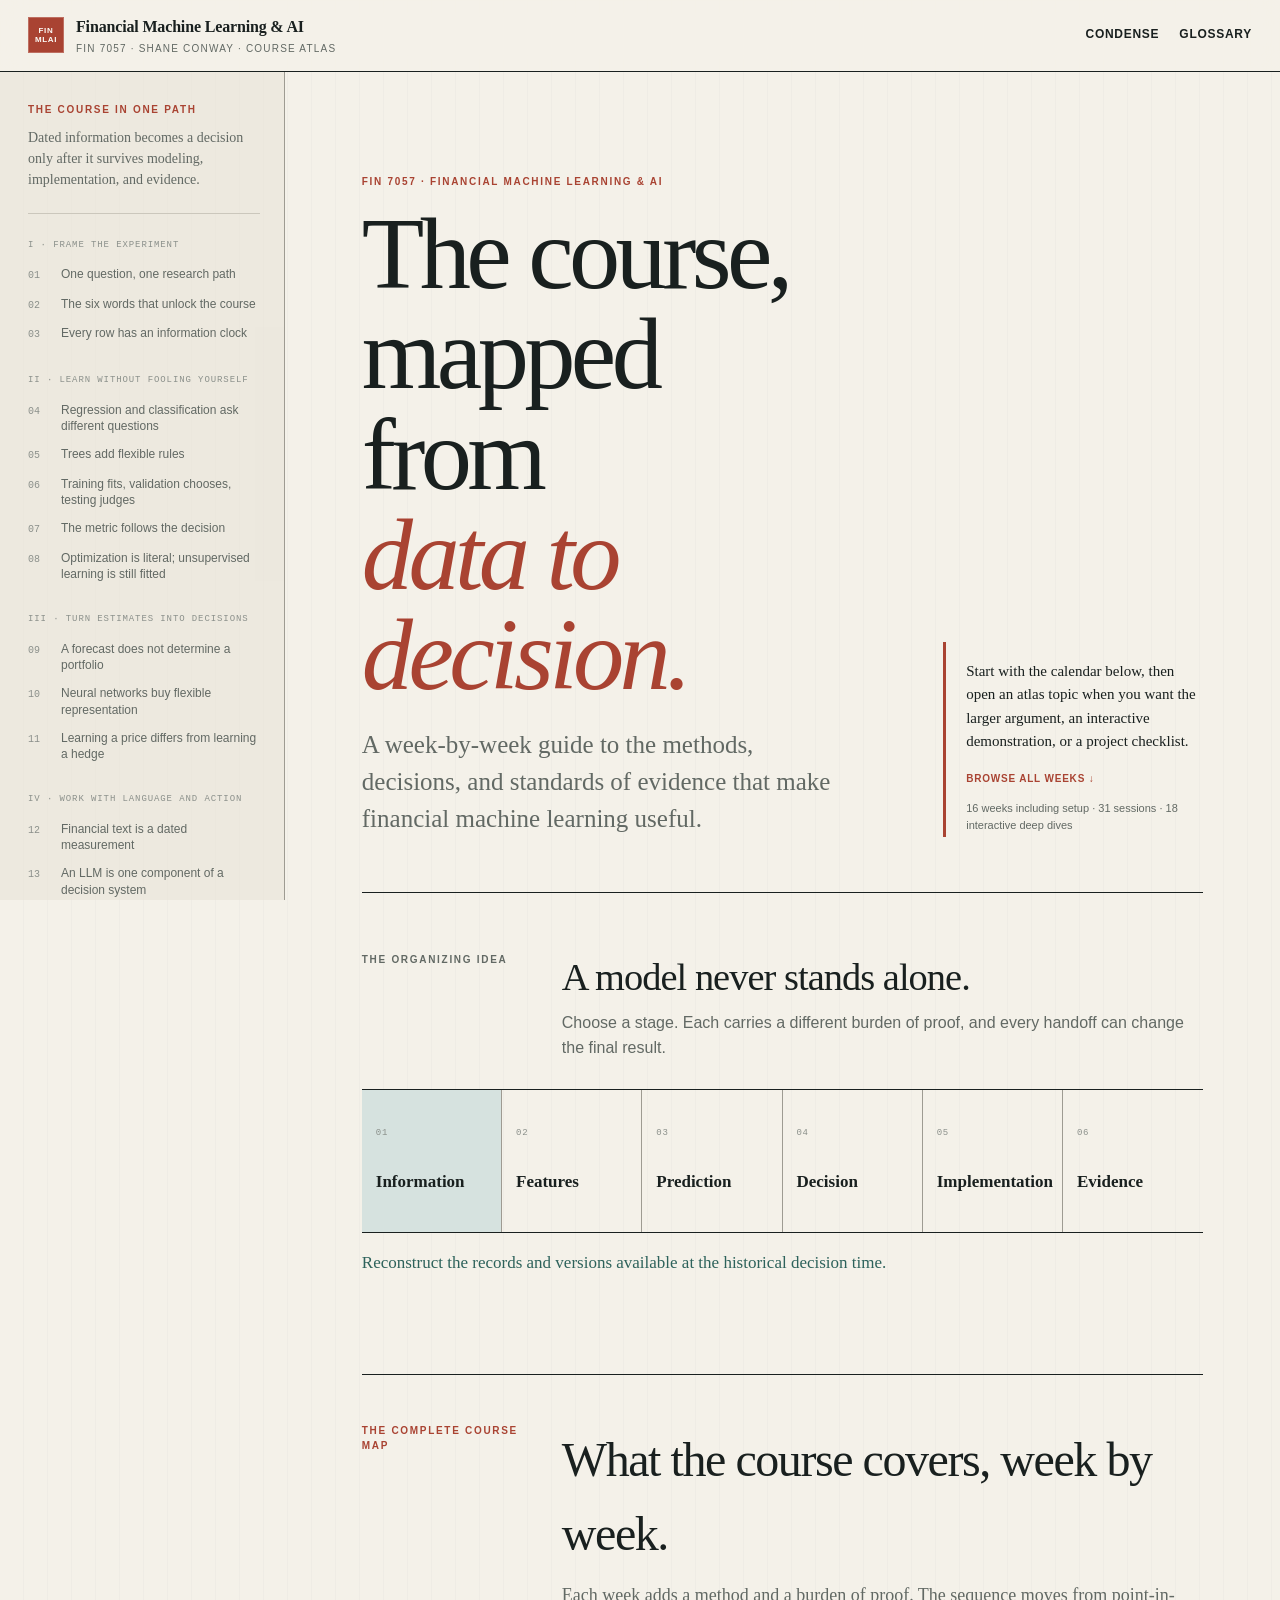
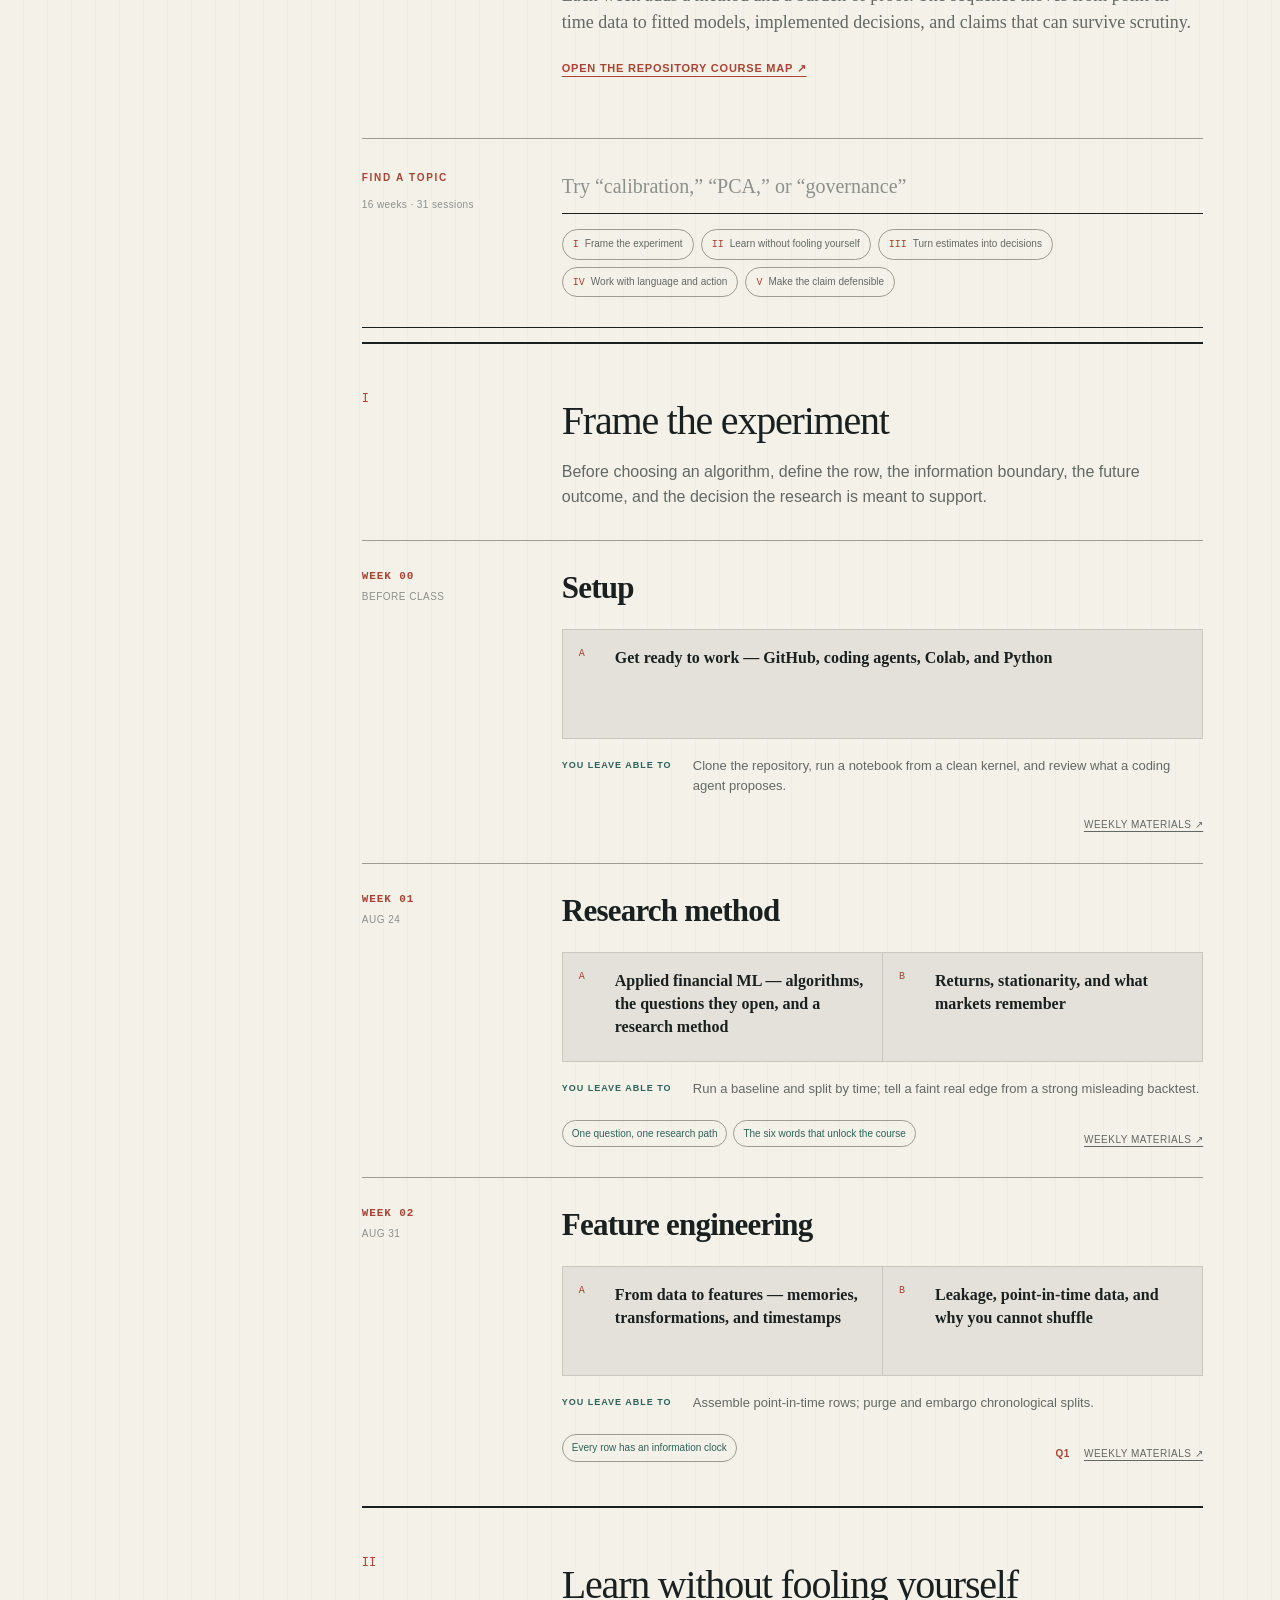
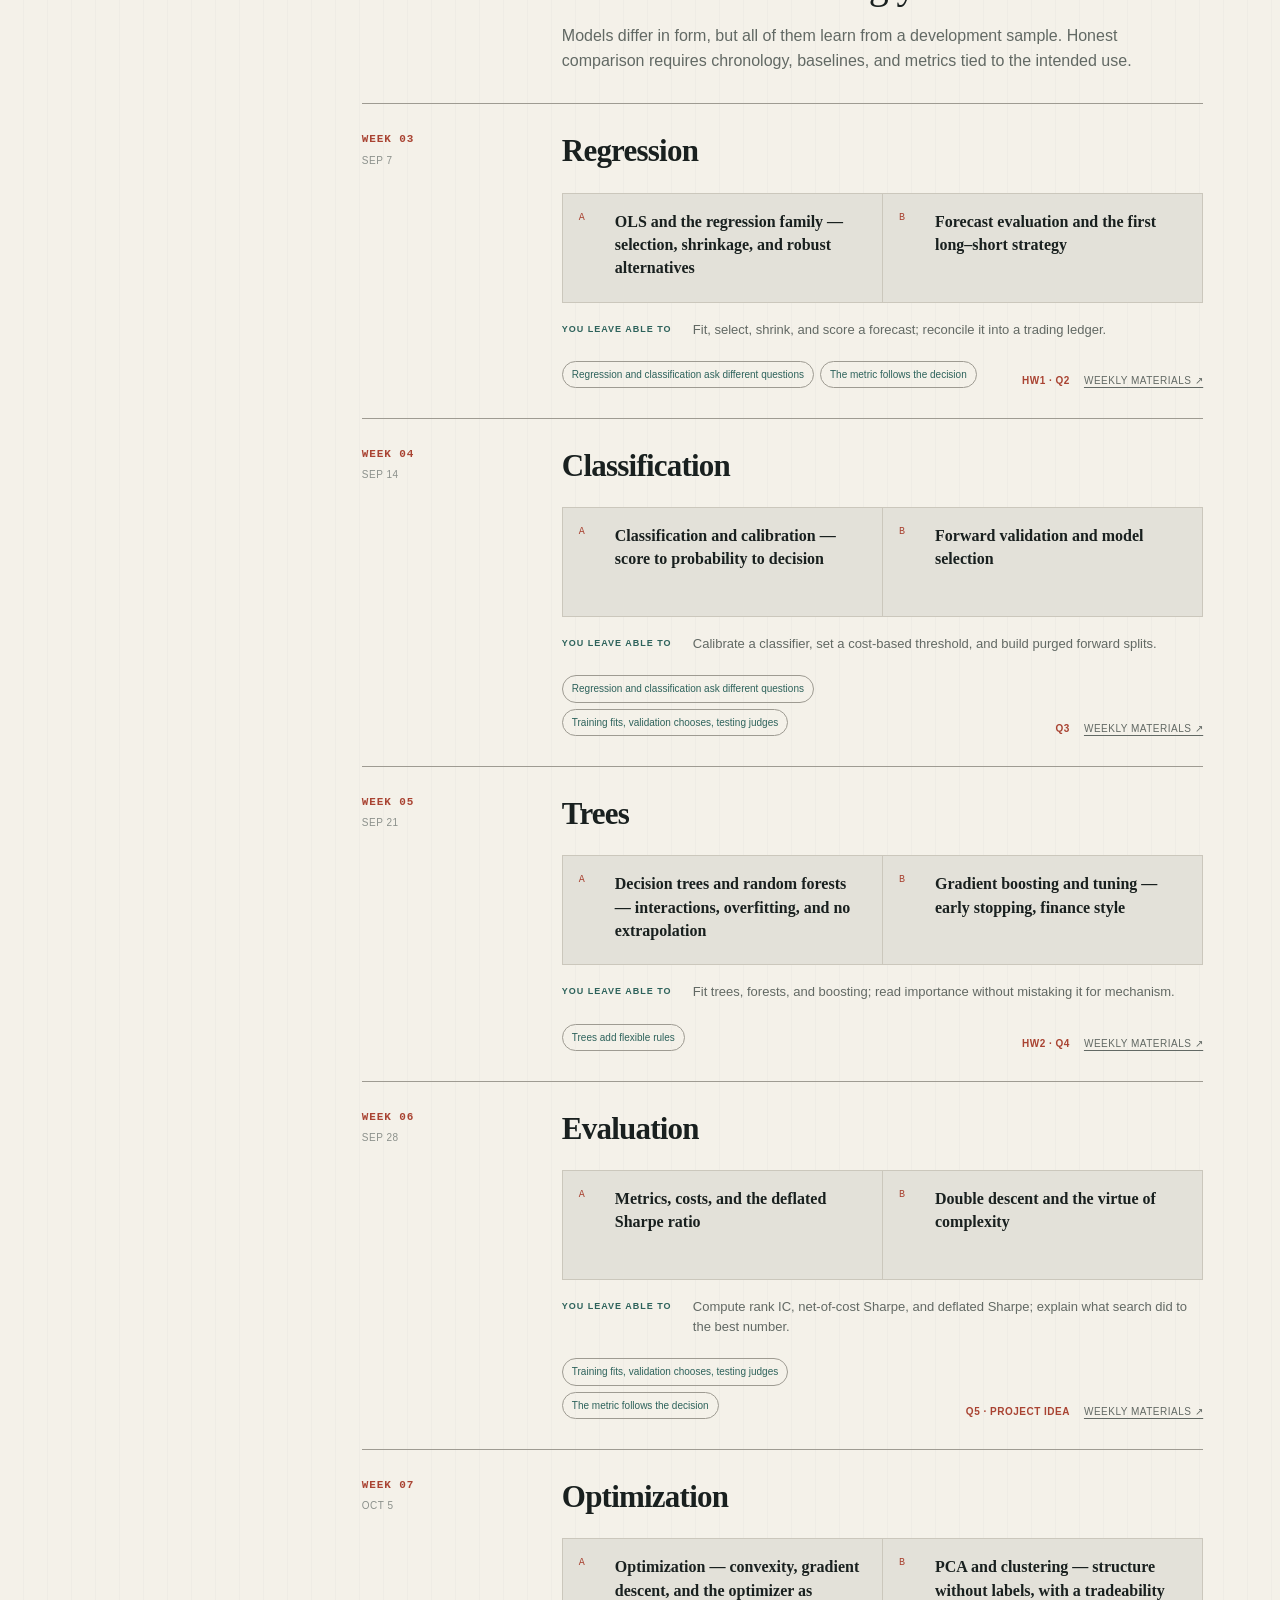
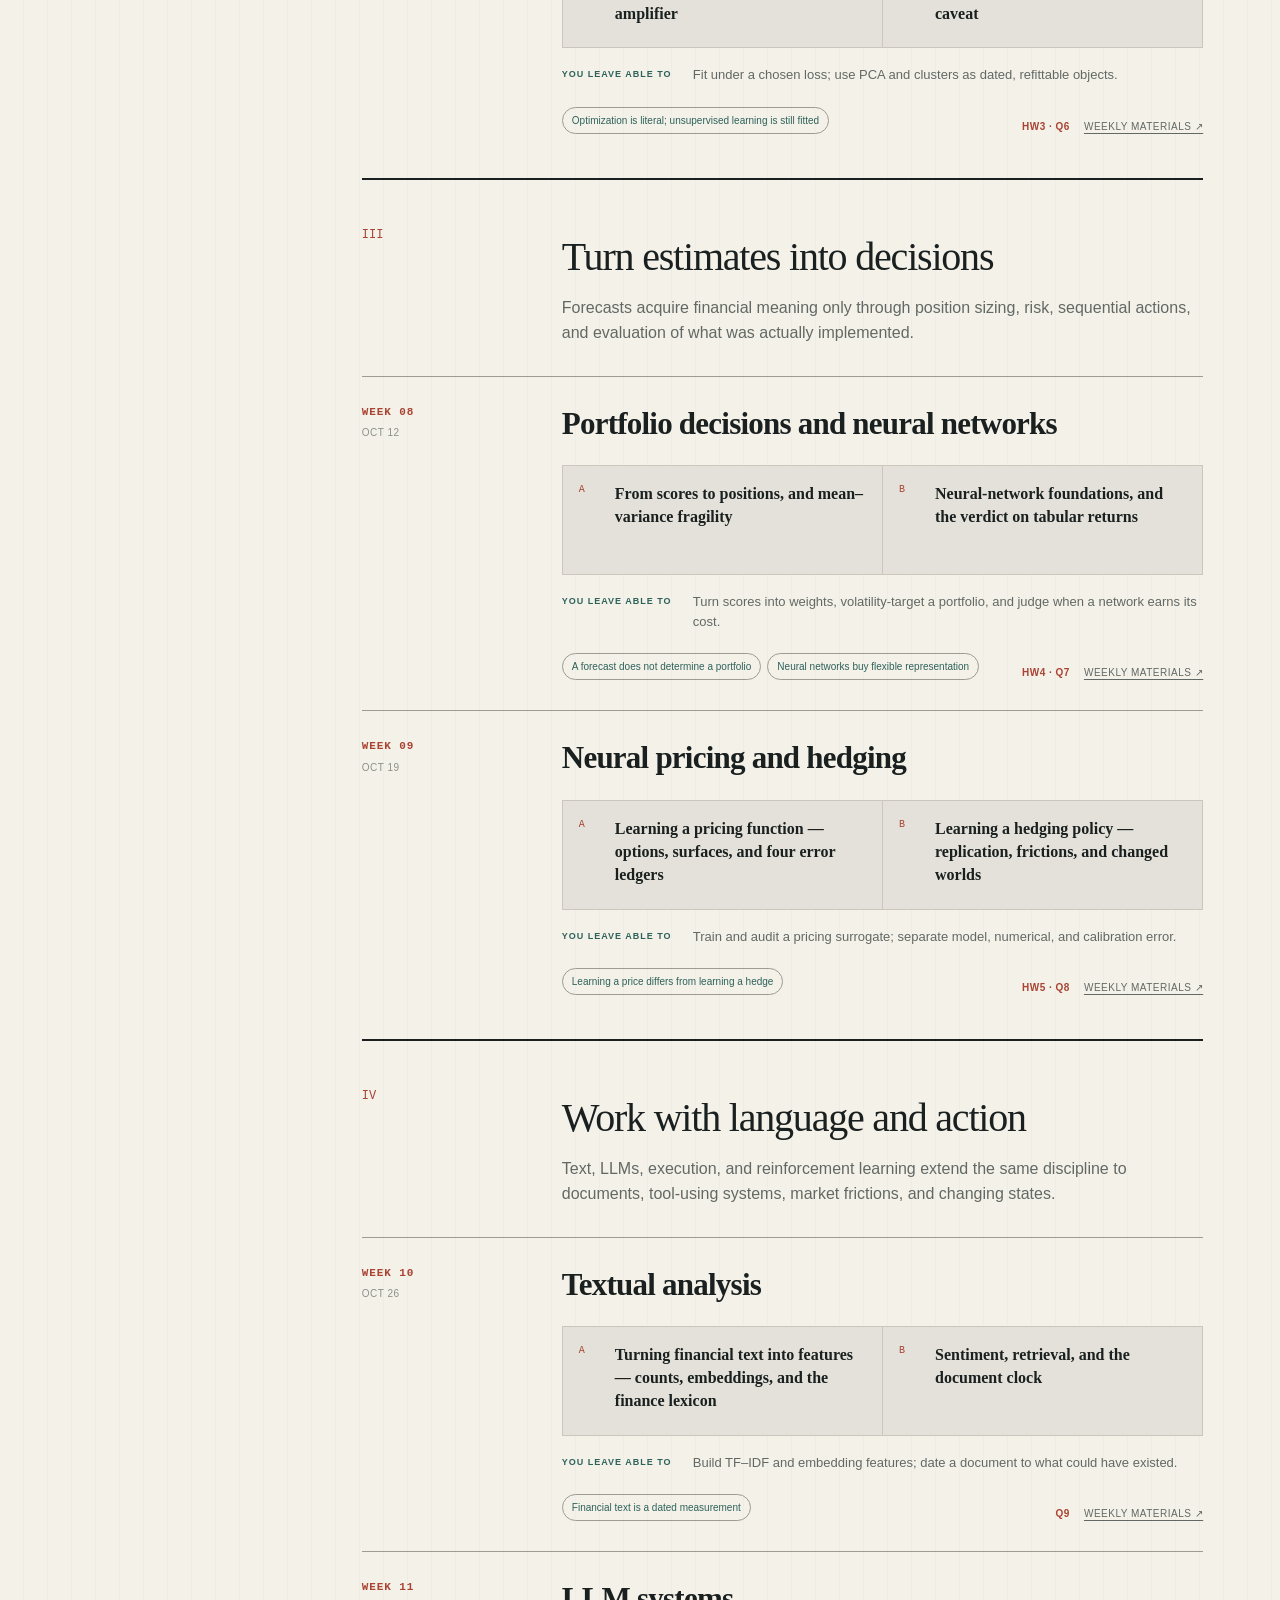
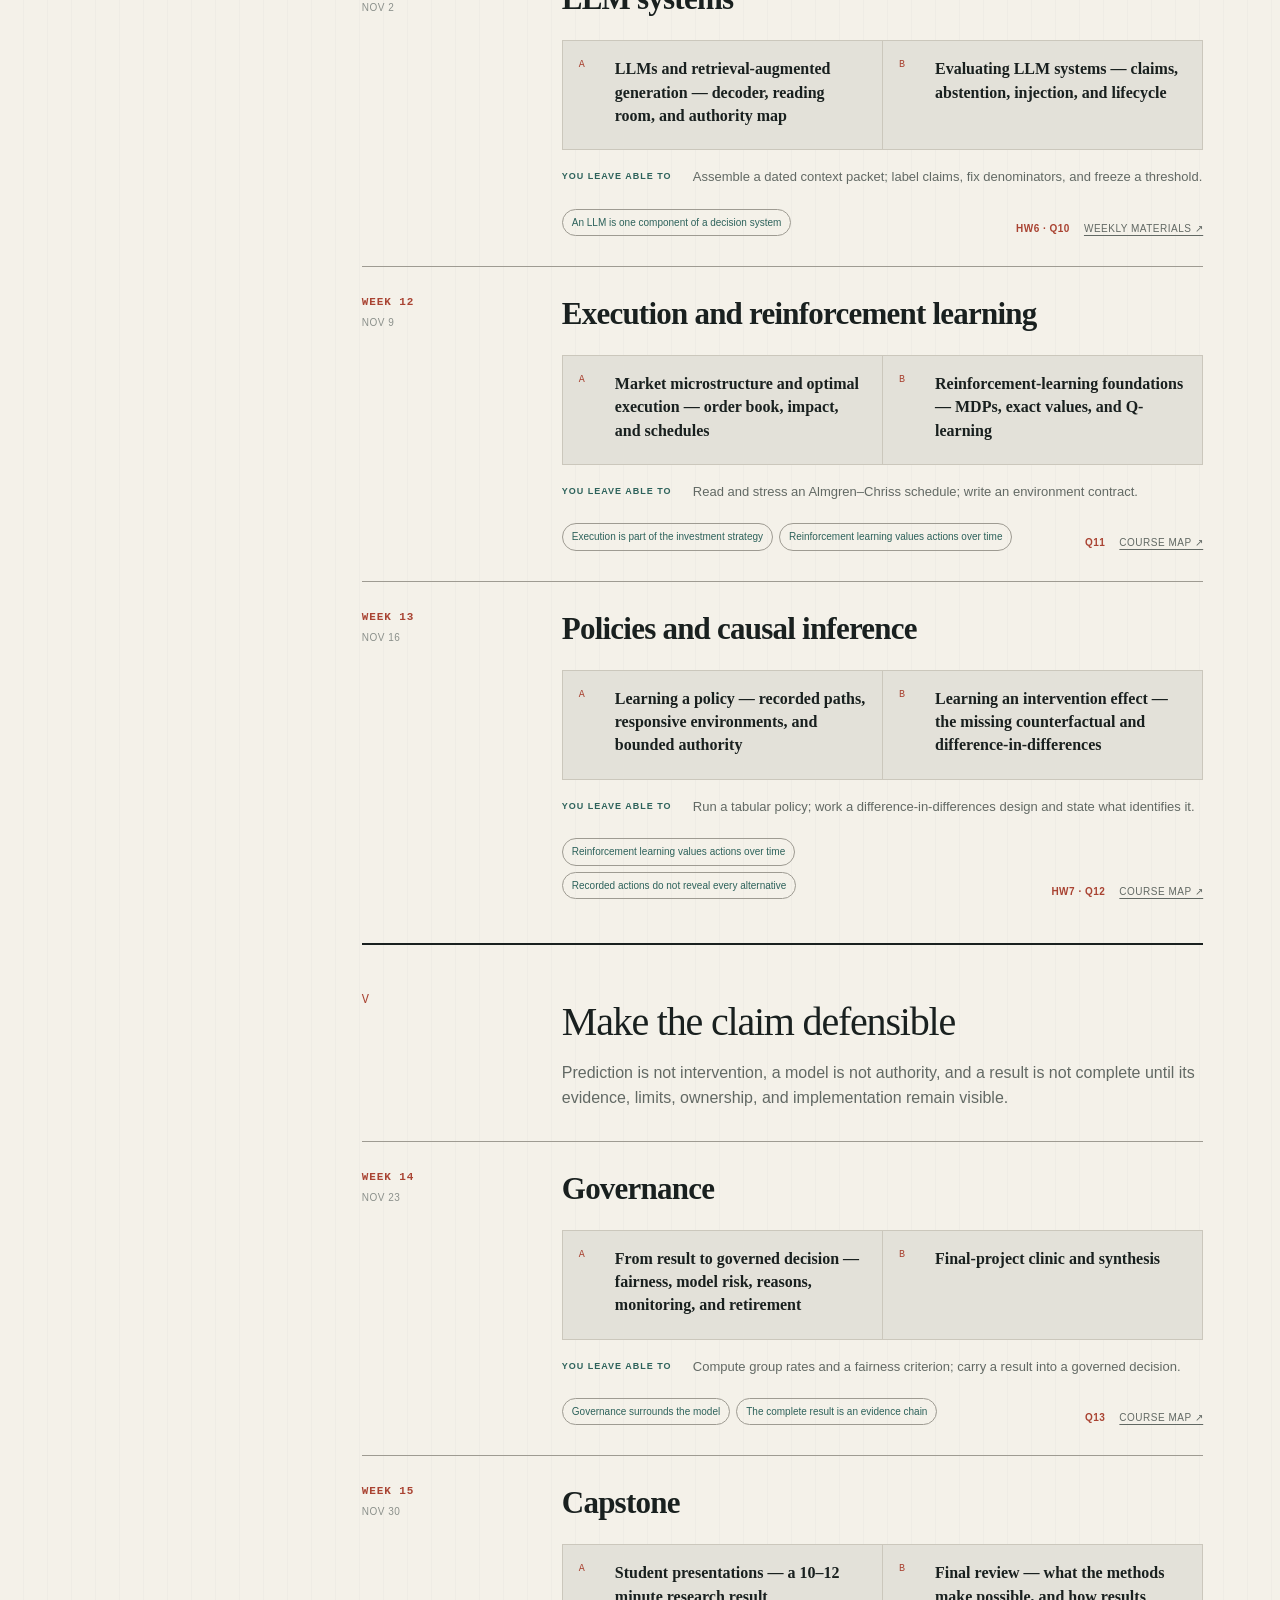
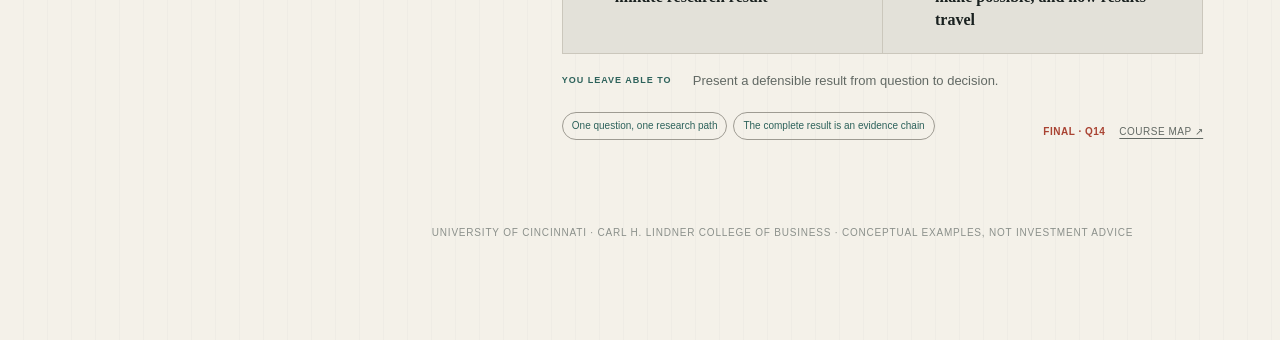
==== commit 4955068f: "Add stacked FIN MLAI course mark" ====
--- a/docs/interactive/index.html
+++ b/docs/interactive/index.html
@@ -13,7 +13,7 @@
 
   <header class="site-header">
     <a class="wordmark" href="#overview" aria-label="FIN 7057 Financial Machine Learning and AI course atlas by Shane Conway">
-      <span class="wordmark-mark" aria-hidden="true">F</span>
+      <span class="wordmark-mark" aria-hidden="true"><span>FIN</span><span>MLAI</span></span>
       <span>
         <strong>Financial Machine Learning &amp; AI</strong>
         <small><span class="wordmark-course">FIN 7057 · </span>Shane Conway<span class="wordmark-context"> · Course atlas</span></small>
--- a/docs/interactive/styles.css
+++ b/docs/interactive/styles.css
@@ -90,13 +90,19 @@
 .wordmark-mark {
   width: 36px;
   height: 36px;
-  display: grid;
-  place-items: center;
+  display: flex;
+  flex-direction: column;
+  justify-content: center;
+  gap: 2px;
+  align-items: center;
   color: var(--white);
   background: var(--red);
-  font-family: var(--serif);
-  font-size: 22px;
-  font-style: italic;
+  box-shadow: inset 0 0 0 1px rgba(252, 251, 247, .24);
+  font-family: var(--sans);
+  font-size: 8px;
+  font-weight: 800;
+  letter-spacing: .08em;
+  line-height: .9;
 }
 
 .wordmark strong,
@@ -1354,7 +1360,7 @@
   :root { --header-height: 62px; }
   body { overflow-x: hidden; }
   .site-header { padding: 0 17px; }
-  .wordmark-mark { width: 31px; height: 31px; font-size: 18px; }
+  .wordmark-mark { width: 31px; height: 31px; font-size: 7px; }
   .wordmark strong { font-size: 0; }
   .wordmark strong::after { content: "Financial ML"; font-size: 14px; }
   .wordmark small {
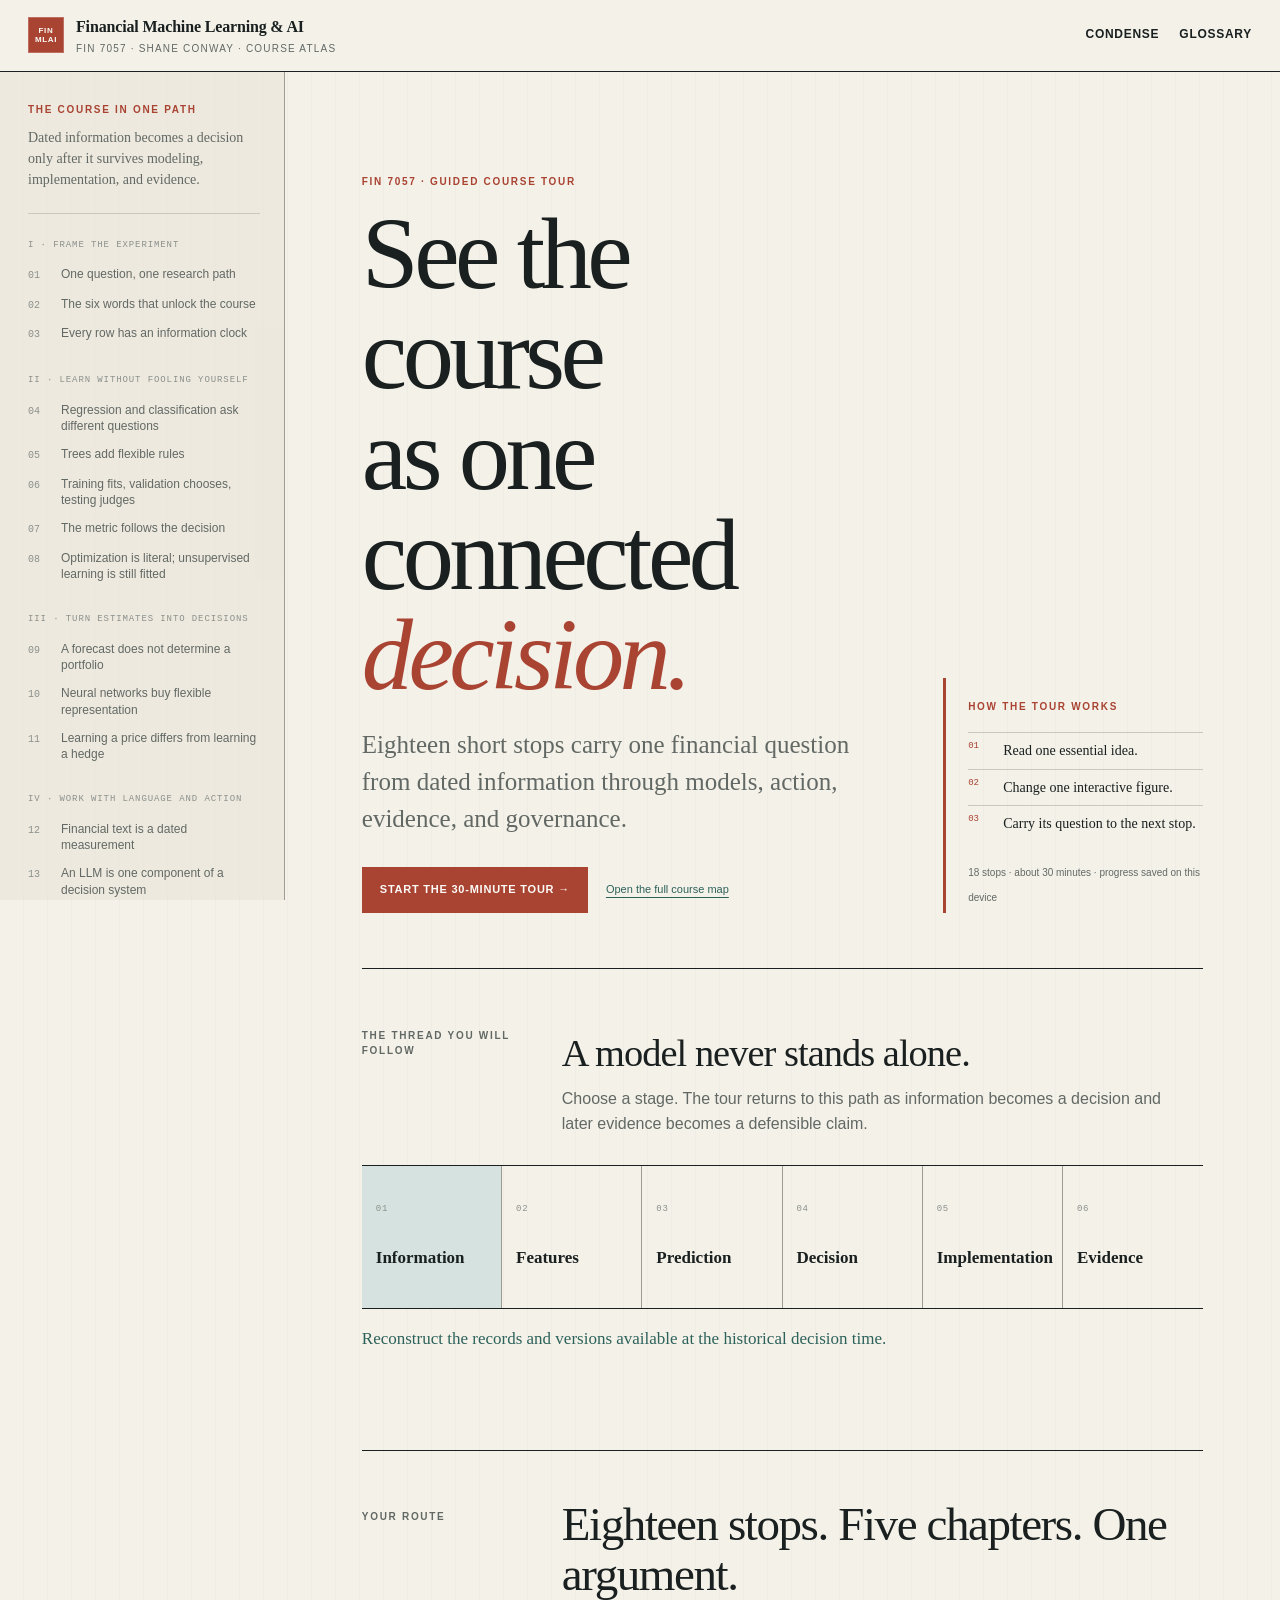
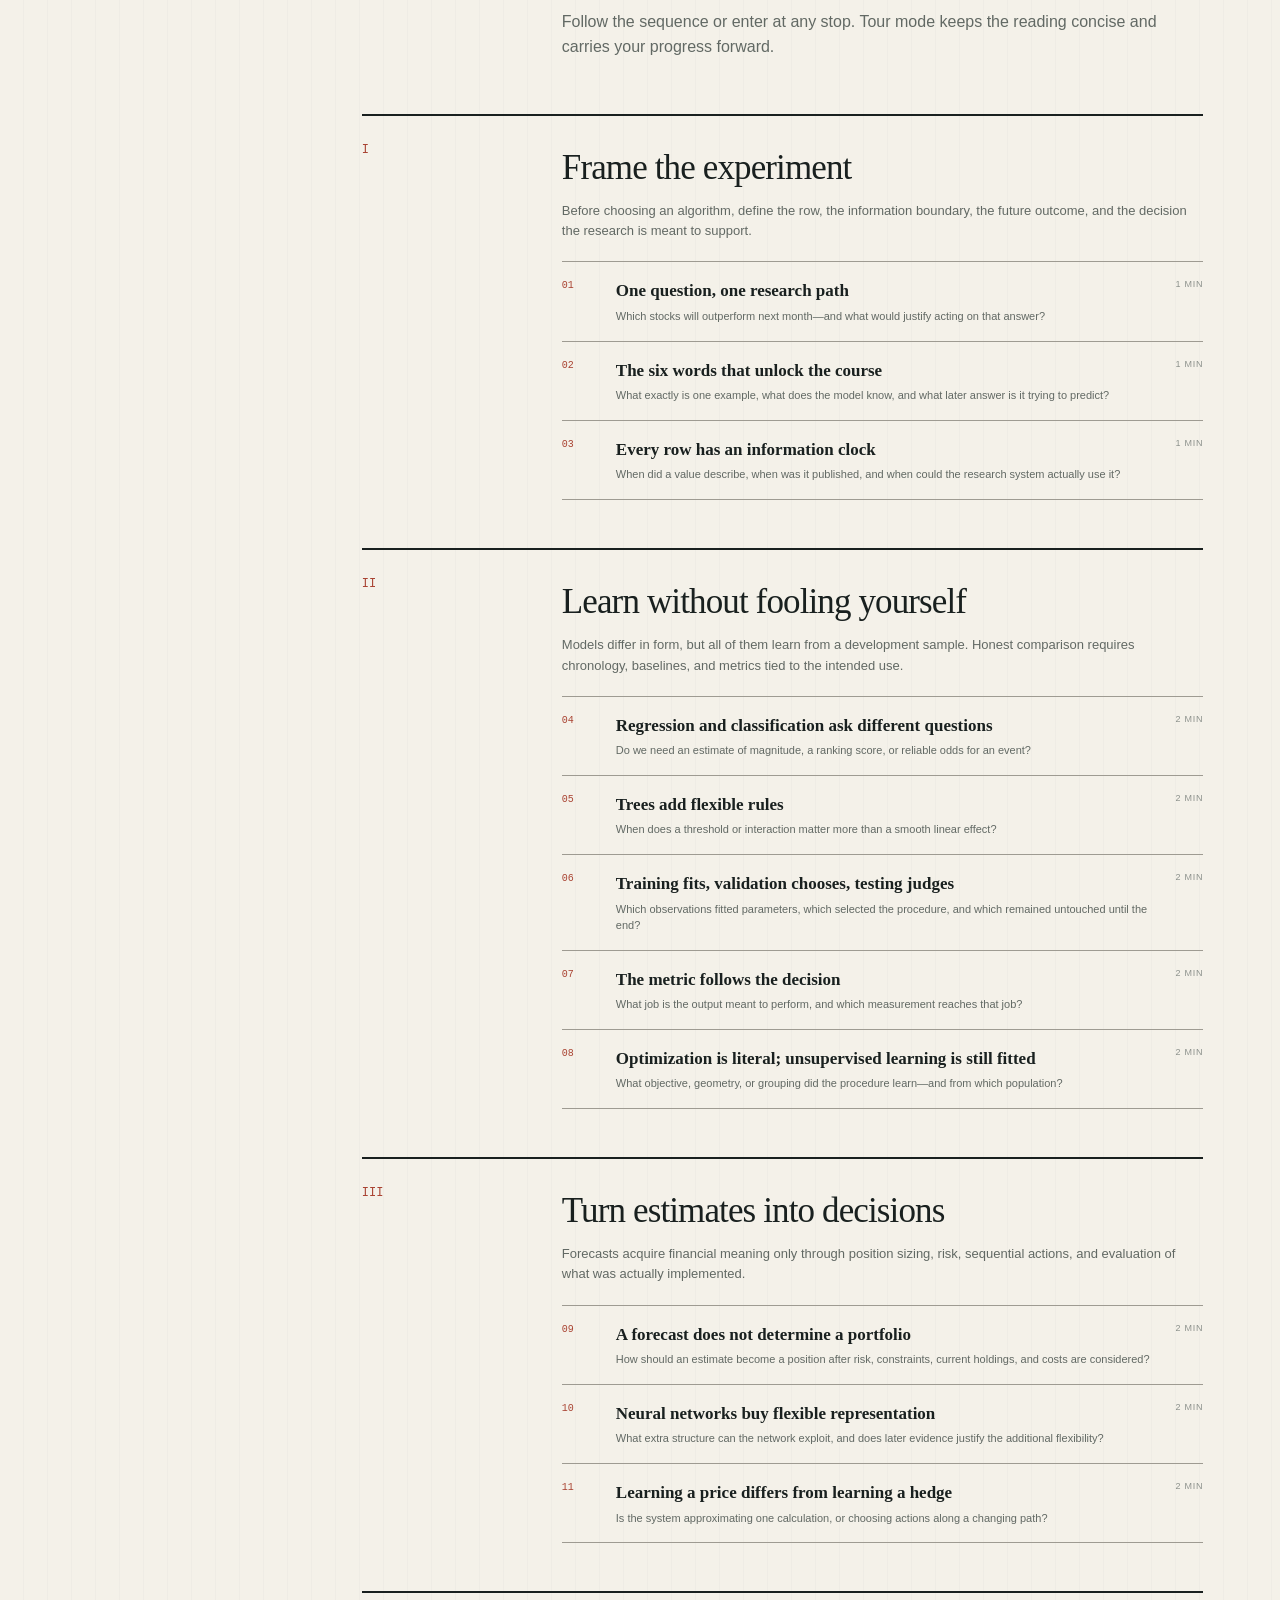
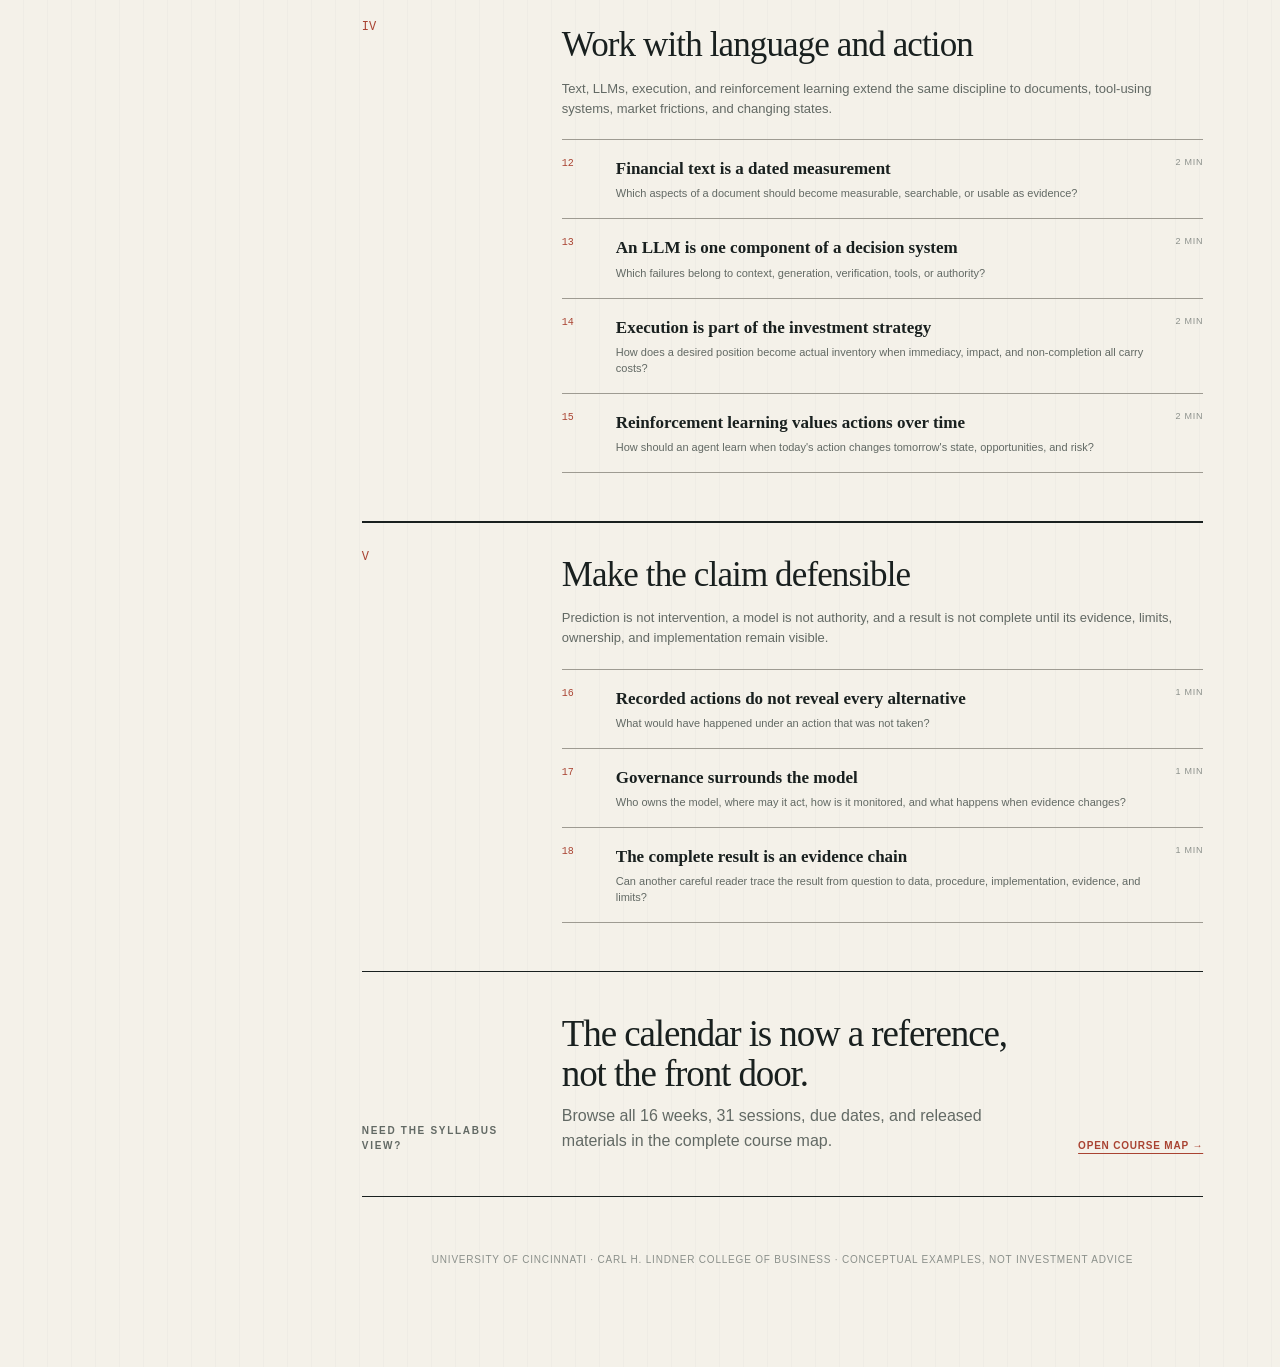
==== commit e5e43c88: "Turn course atlas homepage into guided tour" ====
--- a/docs/interactive/index.html
+++ b/docs/interactive/index.html
@@ -33,7 +33,7 @@
         <p>Dated information becomes a decision only after it survives modeling, implementation, and evidence.</p>
       </div>
       <nav id="topic-navigation"></nav>
-      <a class="course-map-link" href="https://github.com/smc77/uc_finmlai/blob/main/docs/course_map.md">Full weekly course map <span aria-hidden="true">↗</span></a>
+      <a class="course-map-link" href="#course-map">Full weekly course map <span aria-hidden="true">→</span></a>
     </aside>
 
     <main id="main-content" tabindex="-1">
--- a/docs/interactive/styles.css
+++ b/docs/interactive/styles.css
@@ -470,6 +470,297 @@
   font-size: 10px;
 }
 
+.tour-home-actions {
+  display: flex;
+  flex-wrap: wrap;
+  gap: 10px 18px;
+  align-items: center;
+  margin-top: 30px;
+}
+
+.tour-primary-button,
+.tour-text-button {
+  cursor: pointer;
+  font-size: 11px;
+  font-weight: 750;
+  letter-spacing: .07em;
+  text-transform: uppercase;
+}
+
+.tour-primary-button {
+  min-height: 46px;
+  padding: 11px 17px;
+  border: 1px solid var(--red);
+  background: var(--red);
+  color: var(--white);
+}
+
+.tour-primary-button:hover { background: var(--ink); border-color: var(--ink); }
+
+.tour-primary-button:focus-visible,
+.tour-text-button:focus-visible,
+.tour-stop:focus-visible,
+.tour-guide > button:focus-visible,
+.tour-footer button:focus-visible {
+  outline: 2px solid var(--blue);
+  outline-offset: 3px;
+}
+
+.tour-text-button {
+  padding: 0;
+  border: 0;
+  border-bottom: 1px solid currentColor;
+  background: transparent;
+  color: var(--muted);
+}
+
+.tour-home-actions a {
+  color: var(--teal);
+  font-size: 11px;
+  text-underline-offset: 4px;
+}
+
+.tour-home-note {
+  padding: 21px 0 4px 22px;
+  border-left: 3px solid var(--red);
+}
+
+.tour-home-note ol {
+  margin: 17px 0;
+  padding: 0;
+  list-style: none;
+}
+
+.tour-home-note li {
+  display: grid;
+  grid-template-columns: 28px 1fr;
+  gap: 7px;
+  padding: 7px 0;
+  border-top: 1px solid var(--rule);
+  font-family: var(--serif);
+  font-size: 14px;
+}
+
+.tour-home-note li span {
+  color: var(--red);
+  font-family: var(--mono);
+  font-size: 9px;
+}
+
+.tour-home-note small { color: var(--muted); font-size: 10px; }
+
+.tour-home-note h2 {
+  margin: 15px 0 11px;
+  font-family: var(--serif);
+  font-size: clamp(23px, 2.5vw, 34px);
+  font-weight: 500;
+  letter-spacing: -.025em;
+  line-height: 1.08;
+}
+
+.tour-complete-note p:not(.kicker) {
+  margin: 0 0 20px;
+  color: var(--muted);
+  font-size: 13px;
+}
+
+.tour-route { padding: 12px 0 0; }
+
+.tour-route-intro,
+.tour-chapter-heading {
+  display: grid;
+  grid-template-columns: 170px minmax(0, 1fr);
+  gap: 30px;
+}
+
+.tour-route-intro {
+  padding: 48px 0 54px;
+  border-top: 1px solid var(--ink);
+}
+
+.tour-route-intro h2,
+.tour-reference-card h2 {
+  margin: 0;
+  font-family: var(--serif);
+  font-size: clamp(29px, 3.8vw, 47px);
+  font-weight: 500;
+  letter-spacing: -.03em;
+  line-height: 1.08;
+}
+
+.tour-route-intro p,
+.tour-reference-card p {
+  max-width: 700px;
+  margin: 10px 0 0;
+  color: var(--muted);
+}
+
+.tour-chapter { margin-bottom: 48px; }
+
+.tour-chapter-heading {
+  padding: 25px 0 20px;
+  border-top: 2px solid var(--ink);
+}
+
+.tour-chapter-heading > span {
+  color: var(--red);
+  font-family: var(--mono);
+  font-size: 12px;
+}
+
+.tour-chapter-heading h3 {
+  margin: 0;
+  font-family: var(--serif);
+  font-size: clamp(24px, 3vw, 35px);
+  font-weight: 500;
+  letter-spacing: -.025em;
+}
+
+.tour-chapter-heading p {
+  max-width: 750px;
+  margin: 6px 0 0;
+  color: var(--muted);
+  font-size: 13px;
+}
+
+.tour-stop-list {
+  margin-left: 200px;
+  border-bottom: 1px solid var(--rule-dark);
+}
+
+.tour-stop {
+  width: 100%;
+  display: grid;
+  grid-template-columns: 40px minmax(0, 1fr) auto;
+  gap: 14px;
+  align-items: start;
+  padding: 16px 0;
+  border: 0;
+  border-top: 1px solid var(--rule-dark);
+  background: transparent;
+  color: var(--ink);
+  cursor: pointer;
+  text-align: left;
+}
+
+.tour-stop:hover,
+.tour-stop.current {
+  padding-right: 14px;
+  padding-left: 14px;
+  background: var(--teal-soft);
+}
+
+.tour-stop-number {
+  color: var(--red);
+  font-family: var(--mono);
+  font-size: 10px;
+}
+
+.tour-stop strong,
+.tour-stop small { display: block; }
+
+.tour-stop strong {
+  font-family: var(--serif);
+  font-size: 17px;
+  font-weight: 600;
+}
+
+.tour-stop small {
+  max-width: 680px;
+  margin-top: 4px;
+  color: var(--muted);
+  font-size: 11px;
+  line-height: 1.45;
+}
+
+.tour-stop em {
+  color: var(--faint);
+  font-size: 9px;
+  font-style: normal;
+  letter-spacing: .08em;
+  text-transform: uppercase;
+}
+
+.tour-reference-card {
+  display: grid;
+  grid-template-columns: 170px minmax(0, 1fr) auto;
+  gap: 30px;
+  align-items: end;
+  margin-top: 35px;
+  padding: 42px 0;
+  border-top: 1px solid var(--ink);
+  border-bottom: 1px solid var(--ink);
+}
+
+.tour-reference-card h2 { font-size: clamp(25px, 3vw, 37px); }
+
+.tour-reference-card a {
+  color: var(--red);
+  font-size: 10px;
+  font-weight: 750;
+  letter-spacing: .08em;
+  text-transform: uppercase;
+  text-underline-offset: 4px;
+}
+
+.tour-guide {
+  position: sticky;
+  z-index: 25;
+  top: var(--header-height);
+  display: grid;
+  grid-template-columns: auto minmax(180px, 1fr) auto;
+  gap: 22px;
+  align-items: center;
+  min-height: 70px;
+  padding: 10px 0;
+  border-bottom: 1px solid var(--ink);
+  background: rgba(244, 241, 233, .96);
+  backdrop-filter: blur(12px);
+}
+
+.tour-guide-status {
+  display: grid;
+  grid-template-columns: auto auto;
+  gap: 0 12px;
+  align-items: baseline;
+}
+
+.tour-guide-status > span {
+  grid-column: 1 / -1;
+  color: var(--red);
+  font-size: 9px;
+  font-weight: 750;
+  letter-spacing: .1em;
+  text-transform: uppercase;
+}
+
+.tour-guide-status strong { font-family: var(--serif); font-size: 16px; }
+.tour-guide-status small { color: var(--muted); font-size: 10px; }
+
+.tour-progress-track {
+  height: 5px;
+  overflow: hidden;
+  background: var(--rule);
+}
+
+.tour-progress-track span {
+  height: 100%;
+  display: block;
+  background: var(--teal);
+  transition: width .25s ease;
+}
+
+.tour-guide > button {
+  padding: 6px 9px;
+  border: 1px solid var(--rule-dark);
+  background: transparent;
+  color: var(--muted);
+  cursor: pointer;
+  font-size: 10px;
+}
+
+body.tour-active .topic-hero { padding-top: 55px; }
+
 .course-map-home { padding-top: 12px; }
 
 .course-map-home [hidden] { display: none !important; }
@@ -1046,19 +1337,29 @@
   border-bottom: 1px solid var(--ink);
 }
 
-.topic-footer a {
+.topic-footer a,
+.topic-footer button {
   min-height: 120px;
   padding: 20px 0;
   color: inherit;
   text-decoration: none;
 }
 
-.topic-footer a + a {
+.topic-footer button {
+  border: 0;
+  background: transparent;
+  cursor: pointer;
+  text-align: left;
+}
+
+.topic-footer a + a,
+.topic-footer button + button {
   padding-left: 28px;
   border-left: 1px solid var(--rule-dark);
 }
 
-.topic-footer a:last-child { text-align: right; }
+.topic-footer a:last-child,
+.topic-footer button:last-child { text-align: right; }
 
 .topic-footer small {
   display: block;
@@ -1337,6 +1638,11 @@
   .pipeline-step:nth-child(3) { border-right: 0; }
   .pipeline-step:nth-child(-n+3) { border-bottom: 1px solid var(--rule-dark); }
   .chapter-topic-list { grid-template-columns: 1fr; }
+  .tour-route-intro,
+  .tour-chapter-heading,
+  .tour-reference-card { grid-template-columns: 120px minmax(0, 1fr); }
+  .tour-stop-list { margin-left: 150px; }
+  .tour-reference-card a { grid-column: 2; }
   .course-map-intro,
   .course-map-toolbar,
   .course-phase-heading,
@@ -1393,6 +1699,29 @@
   .display-title { font-size: clamp(48px, 16vw, 70px); }
   .topic-title { font-size: clamp(43px, 13vw, 63px); }
   .topic-title em { display: block; }
+  .tour-home-actions { align-items: flex-start; flex-direction: column; }
+  .tour-home-note { margin-top: 12px; }
+  .tour-route-intro,
+  .tour-chapter-heading,
+  .tour-reference-card { grid-template-columns: 1fr; gap: 12px; }
+  .tour-route-intro { padding: 38px 0 44px; }
+  .tour-chapter { margin-bottom: 38px; }
+  .tour-chapter-heading { padding-top: 20px; }
+  .tour-stop-list { margin-left: 0; }
+  .tour-stop { grid-template-columns: 32px minmax(0, 1fr) auto; gap: 9px; }
+  .tour-stop:hover,
+  .tour-stop.current { padding-right: 8px; padding-left: 8px; }
+  .tour-reference-card { align-items: start; }
+  .tour-reference-card a { grid-column: 1; }
+  .tour-guide {
+    grid-template-columns: minmax(0, 1fr) auto;
+    gap: 9px 14px;
+    min-height: 84px;
+  }
+  .tour-guide-status { grid-template-columns: 1fr; gap: 1px; }
+  .tour-guide-status > span { grid-column: 1; }
+  .tour-progress-track { grid-column: 1 / -1; grid-row: 2; }
+  body.tour-active .topic-hero { padding-top: 42px; }
   .section-heading,
   .chapter-overview,
   .lead-grid,
@@ -1424,8 +1753,10 @@
   .figure-note { width: 100%; flex-basis: 100%; text-align: left; }
   .deep-grid { grid-template-columns: 1fr; gap: 38px; }
   .topic-footer { grid-template-columns: 1fr; }
-  .topic-footer a + a { padding-left: 0; border-top: 1px solid var(--rule); border-left: 0; }
-  .topic-footer a:last-child { text-align: left; }
+  .topic-footer a + a,
+  .topic-footer button + button { padding-left: 0; border-top: 1px solid var(--rule); border-left: 0; }
+  .topic-footer a:last-child,
+  .topic-footer button:last-child { text-align: left; }
 }
 
 @media (prefers-reduced-motion: reduce) {
